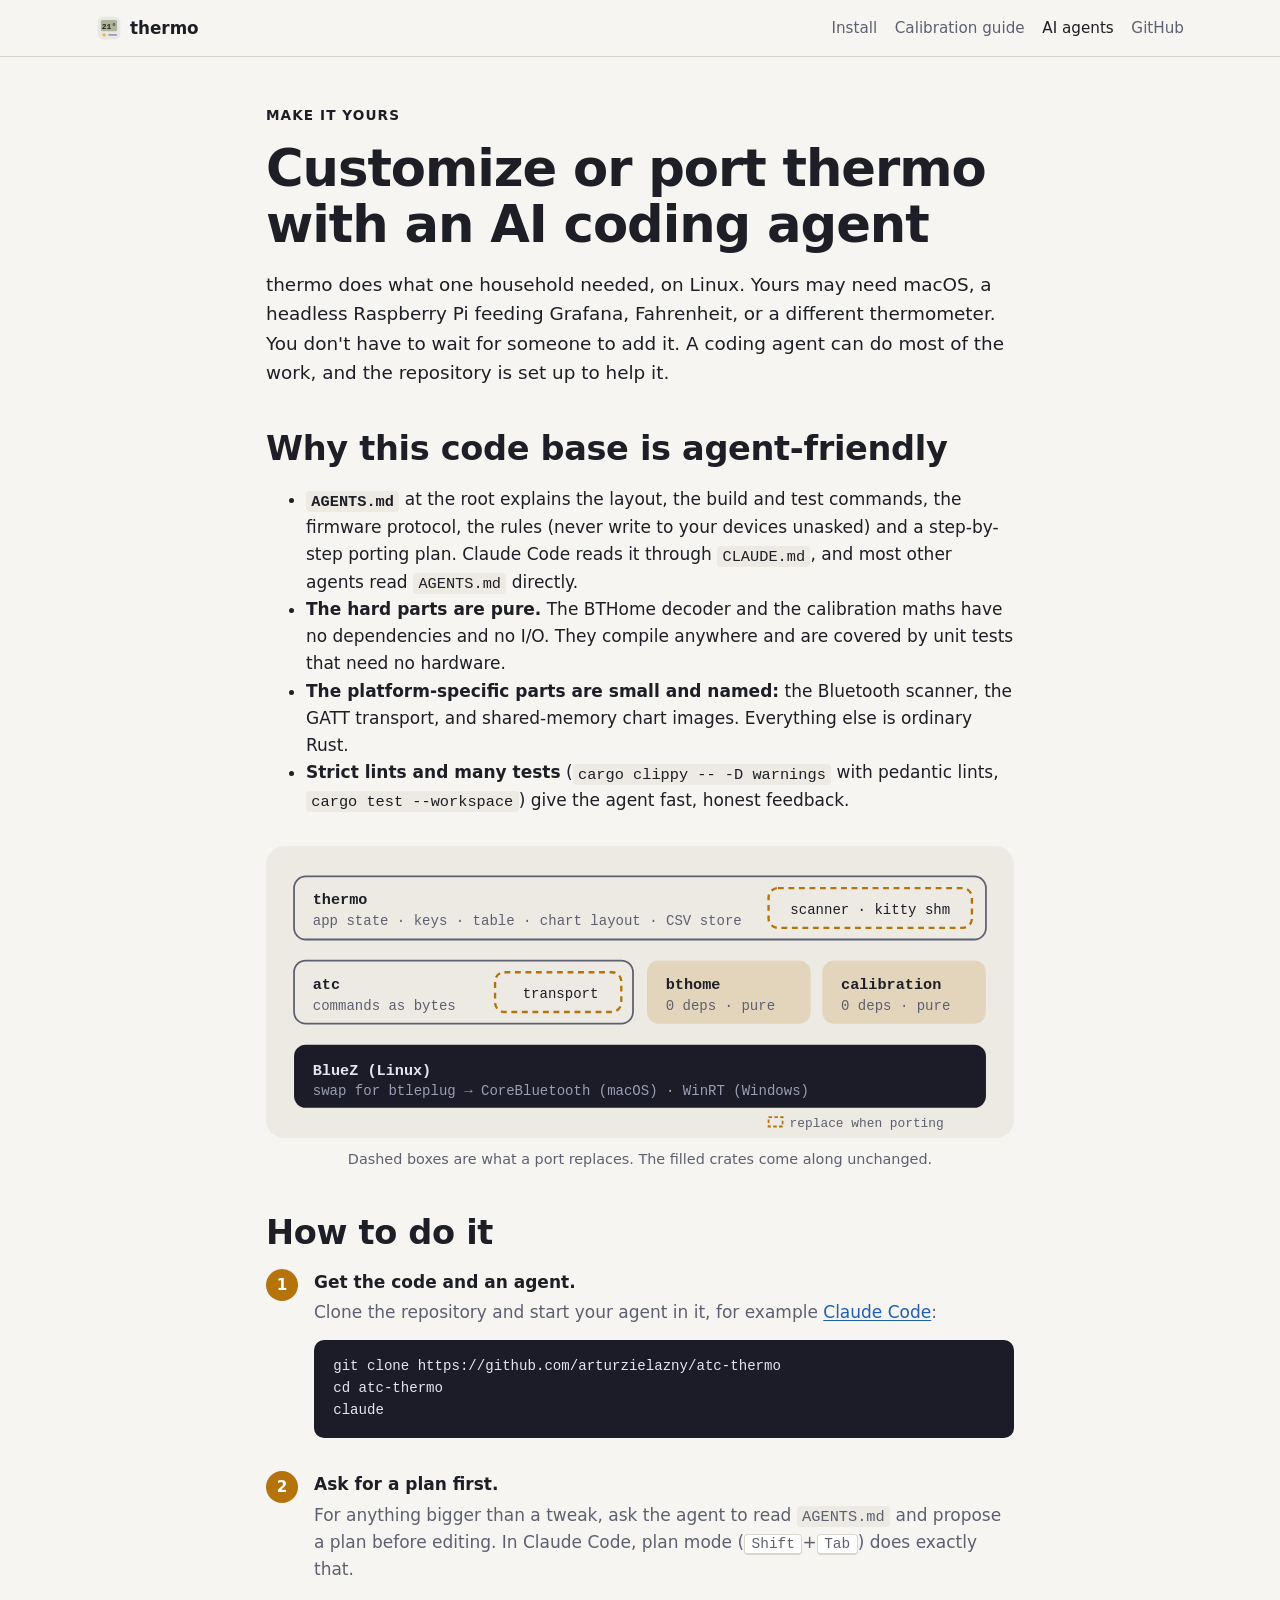
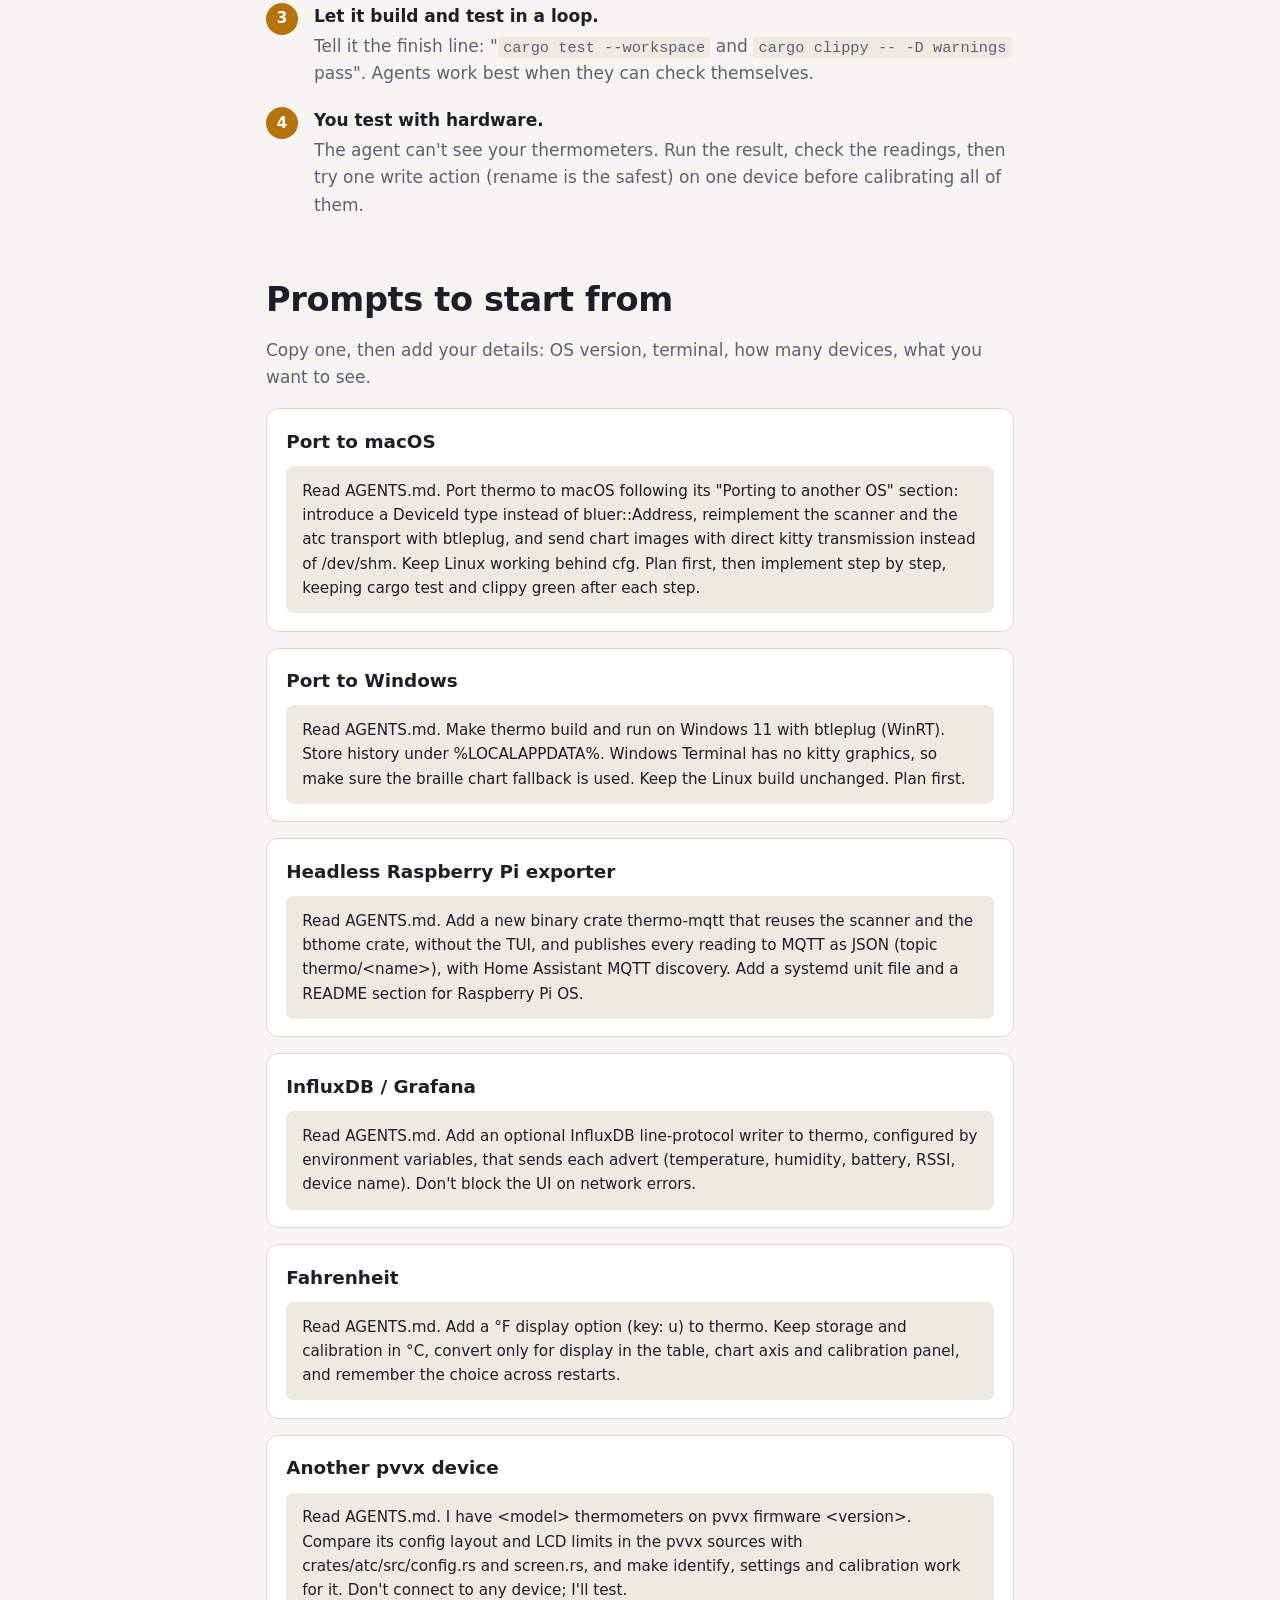
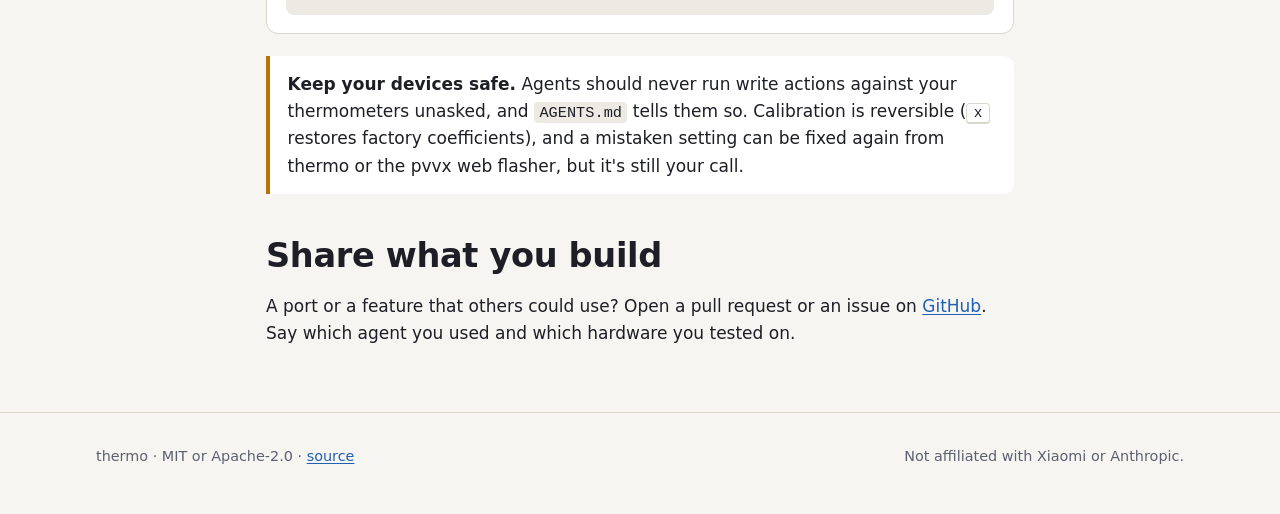
==== site/agents.html @ 64d2261c "Prepare for publishing: README, licences, agent guide, CI and website - Dual MIT/Apache-2.0 licence " ====
<!doctype html>
<html lang="en">
<head>
<meta charset="utf-8">
<meta name="viewport" content="width=device-width, initial-scale=1">
<title>Customize or port thermo with an AI coding agent · thermo</title>
<meta name="description" content="Use Claude Code, Codex or another AI coding agent to adapt thermo, the LYWSD03MMC thermometer dashboard: port it to macOS or Windows, build a Raspberry Pi MQTT or InfluxDB exporter, add °F, or support another pvvx device. Ready-made prompts included.">
<meta name="keywords" content="AI coding agent, Claude Code, port Rust app to macOS, btleplug, BTHome MQTT, LYWSD03MMC Raspberry Pi, InfluxDB thermometer, customize open source with AI">
<link rel="canonical" href="https://arturzielazny.github.io/atc-thermo/agents.html">
<meta name="theme-color" content="#14151e">
<link rel="icon" href="assets/favicon.svg" type="image/svg+xml">
<link rel="stylesheet" href="assets/style.css">
<meta property="og:type" content="article">
<meta property="og:title" content="Make thermo yours with an AI coding agent">
<meta property="og:description" content="Ready-made prompts for porting the LYWSD03MMC dashboard to macOS or Windows, or turning it into a headless exporter.">
<meta property="og:url" content="https://arturzielazny.github.io/atc-thermo/agents.html">
<meta property="og:image" content="https://arturzielazny.github.io/atc-thermo/assets/og.png">
<meta name="twitter:card" content="summary_large_image">
</head>
<body>
<header class="top">
  <div class="wrap">
    <a class="brand" href="./" aria-label="thermo home">
      <svg viewBox="0 0 32 32" aria-hidden="true"><rect x="2" y="2" width="28" height="28" rx="7" fill="#e8e8e2"/><rect x="6" y="6" width="20" height="14" rx="2" fill="#aeb39c"/><text x="16" y="17.5" text-anchor="middle" font-family="ui-monospace,monospace" font-weight="700" font-size="10" fill="#22251c">21°</text><circle cx="10" cy="24.5" r="2" fill="#f0b43c"/><rect x="15" y="23.5" width="11" height="2" rx="1" fill="#9a9db5"/></svg>
      thermo
    </a>
    <nav class="links" aria-label="Main">
      <a href="./#install">Install</a>
      <a href="calibration.html">Calibration guide</a>
      <a href="agents.html" aria-current="page" class="opt">AI agents</a>
      <a href="https://github.com/arturzielazny/atc-thermo">GitHub</a>
    </nav>
  </div>
</header>

<main class="wrap narrow prose" style="padding-top:3rem;padding-bottom:3rem">
  <p class="eyebrow">Make it yours</p>
  <h1>Customize or port thermo with an AI coding agent</h1>
  <p class="lead">thermo does what one household needed, on Linux. Yours may need macOS, a headless Raspberry Pi feeding Grafana, Fahrenheit, or a different thermometer. You don't have to wait for someone to add it. A coding agent can do most of the work, and the repository is set up to help it.</p>

  <h2>Why this code base is agent-friendly</h2>
  <ul>
    <li><strong><code>AGENTS.md</code></strong> at the root explains the layout, the build and test commands, the firmware protocol, the rules (never write to your devices unasked) and a step-by-step porting plan. Claude Code reads it through <code>CLAUDE.md</code>, and most other agents read <code>AGENTS.md</code> directly.</li>
    <li><strong>The hard parts are pure.</strong> The BTHome decoder and the calibration maths have no dependencies and no I/O. They compile anywhere and are covered by unit tests that need no hardware.</li>
    <li><strong>The platform-specific parts are small and named:</strong> the Bluetooth scanner, the GATT transport, and shared-memory chart images. Everything else is ordinary Rust.</li>
    <li><strong>Strict lints and many tests</strong> (<code>cargo clippy -- -D warnings</code> with pedantic lints, <code>cargo test --workspace</code>) give the agent fast, honest feedback.</li>
  </ul>

  <figure>
    <svg class="ill" viewBox="0 0 640 250" role="img" aria-labelledby="arch-t">
      <title id="arch-t">Architecture: portable crates bthome and calibration, protocol encoding in atc, and the platform-specific Bluetooth transport, scanner and chart transfer that a port replaces</title>
      <rect class="bg" width="640" height="250" rx="16"/>
      <g font-size="13">
        <rect x="24" y="26" width="592" height="54" rx="10" fill="none" class="mstroke" stroke-width="1.5"/>
        <text class="text" x="40" y="50" font-weight="700">thermo</text>
        <text class="muted" x="40" y="68" font-size="12">app state · keys · table · chart layout · CSV store</text>
        <rect x="430" y="36" width="174" height="34" rx="8" fill="none" class="astroke" stroke-width="2" stroke-dasharray="5 4"/>
        <text class="text" x="517" y="58" text-anchor="middle" font-size="12">scanner · kitty shm</text>

        <rect x="24" y="98" width="290" height="54" rx="10" fill="none" class="mstroke" stroke-width="1.5"/>
        <text class="text" x="40" y="122" font-weight="700">atc</text>
        <text class="muted" x="40" y="140" font-size="12">commands as bytes</text>
        <rect x="196" y="108" width="108" height="34" rx="8" fill="none" class="astroke" stroke-width="2" stroke-dasharray="5 4"/>
        <text class="text" x="252" y="130" text-anchor="middle" font-size="12">transport</text>

        <rect x="326" y="98" width="140" height="54" rx="10" class="accent" opacity="0.18"/>
        <text class="text" x="342" y="122" font-weight="700">bthome</text>
        <text class="muted" x="342" y="140" font-size="12">0 deps · pure</text>
        <rect x="476" y="98" width="140" height="54" rx="10" class="accent" opacity="0.18"/>
        <text class="text" x="492" y="122" font-weight="700">calibration</text>
        <text class="muted" x="492" y="140" font-size="12">0 deps · pure</text>

        <rect x="24" y="170" width="592" height="54" rx="10" class="term"/>
        <text x="40" y="196" fill="#e3e5f0" font-weight="700">BlueZ (Linux)</text>
        <text x="40" y="213" fill="#9a9db5" font-size="12">swap for btleplug → CoreBluetooth (macOS) · WinRT (Windows)</text>
      </g>
      <g font-size="11">
        <rect x="430" y="232" width="12" height="8" fill="none" class="astroke" stroke-width="1.5" stroke-dasharray="3 2"/>
        <text class="muted" x="448" y="240">replace when porting</text>
      </g>
    </svg>
    <figcaption>Dashed boxes are what a port replaces. The filled crates come along unchanged.</figcaption>
  </figure>

  <h2>How to do it</h2>
  <ol class="steps">
    <li><strong>Get the code and an agent.</strong><p>Clone the repository and start your agent in it, for example <a href="https://claude.com/claude-code">Claude Code</a>:</p>
<pre><code>git clone https://github.com/arturzielazny/atc-thermo
cd atc-thermo
claude</code></pre></li>
    <li><strong>Ask for a plan first.</strong><p>For anything bigger than a tweak, ask the agent to read <code>AGENTS.md</code> and propose a plan before editing. In Claude Code, plan mode (<kbd>Shift</kbd>+<kbd>Tab</kbd>) does exactly that.</p></li>
    <li><strong>Let it build and test in a loop.</strong><p>Tell it the finish line: "<code>cargo test --workspace</code> and <code>cargo clippy -- -D warnings</code> pass". Agents work best when they can check themselves.</p></li>
    <li><strong>You test with hardware.</strong><p>The agent can't see your thermometers. Run the result, check the readings, then try one write action (rename is the safest) on one device before calibrating all of them.</p></li>
  </ol>

  <h2>Prompts to start from</h2>
  <p class="muted">Copy one, then add your details: OS version, terminal, how many devices, what you want to see.</p>

  <div class="prompt">
    <h3>Port to macOS</h3>
    <blockquote>Read AGENTS.md. Port thermo to macOS following its "Porting to another OS" section: introduce a DeviceId type instead of bluer::Address, reimplement the scanner and the atc transport with btleplug, and send chart images with direct kitty transmission instead of /dev/shm. Keep Linux working behind cfg. Plan first, then implement step by step, keeping cargo test and clippy green after each step.</blockquote>
  </div>
  <div class="prompt">
    <h3>Port to Windows</h3>
    <blockquote>Read AGENTS.md. Make thermo build and run on Windows 11 with btleplug (WinRT). Store history under %LOCALAPPDATA%. Windows Terminal has no kitty graphics, so make sure the braille chart fallback is used. Keep the Linux build unchanged. Plan first.</blockquote>
  </div>
  <div class="prompt">
    <h3>Headless Raspberry Pi exporter</h3>
    <blockquote>Read AGENTS.md. Add a new binary crate thermo-mqtt that reuses the scanner and the bthome crate, without the TUI, and publishes every reading to MQTT as JSON (topic thermo/&lt;name&gt;), with Home Assistant MQTT discovery. Add a systemd unit file and a README section for Raspberry Pi OS.</blockquote>
  </div>
  <div class="prompt">
    <h3>InfluxDB / Grafana</h3>
    <blockquote>Read AGENTS.md. Add an optional InfluxDB line-protocol writer to thermo, configured by environment variables, that sends each advert (temperature, humidity, battery, RSSI, device name). Don't block the UI on network errors.</blockquote>
  </div>
  <div class="prompt">
    <h3>Fahrenheit</h3>
    <blockquote>Read AGENTS.md. Add a °F display option (key: u) to thermo. Keep storage and calibration in °C, convert only for display in the table, chart axis and calibration panel, and remember the choice across restarts.</blockquote>
  </div>
  <div class="prompt">
    <h3>Another pvvx device</h3>
    <blockquote>Read AGENTS.md. I have &lt;model&gt; thermometers on pvvx firmware &lt;version&gt;. Compare its config layout and LCD limits in the pvvx sources with crates/atc/src/config.rs and screen.rs, and make identify, settings and calibration work for it. Don't connect to any device; I'll test.</blockquote>
  </div>

  <div class="callout"><p><strong>Keep your devices safe.</strong> Agents should never run write actions against your thermometers unasked, and <code>AGENTS.md</code> tells them so. Calibration is reversible (<kbd>x</kbd> restores factory coefficients), and a mistaken setting can be fixed again from thermo or the pvvx web flasher, but it's still your call.</p></div>

  <h2>Share what you build</h2>
  <p>A port or a feature that others could use? Open a pull request or an issue on <a href="https://github.com/arturzielazny/atc-thermo">GitHub</a>. Say which agent you used and which hardware you tested on.</p>
</main>

<footer>
  <div class="wrap">
    <span>thermo · MIT or Apache-2.0 · <a href="https://github.com/arturzielazny/atc-thermo">source</a></span>
    <span>Not affiliated with Xiaomi or Anthropic.</span>
  </div>
</footer>
</body>
</html>
---- site/assets/style.css ----
:root {
  --bg: #f6f5f1;
  --surface: #ffffff;
  --surface-2: #eceae3;
  --text: #1d1e26;
  --muted: #5d6070;
  --line: #d9d6cc;
  --accent: #b5730c;
  --accent-ink: #ffffff;
  --link: #1f5fb4;
  --code-bg: #1b1c27;
  --code-text: #e3e5f0;
  --c1: #3d86d6; --c2: #e08a2e; --c3: #3fae4f; --c4: #d9474e;
  --c5: #9a68cf; --c6: #d9b02c; --c7: #3fb9ae; --c8: #e9848c;
  --lcd: #c9cdb8;
  --lcd-ink: #22251c;
  --shell: #fbfbf8;
  color-scheme: light;
}
@media (prefers-color-scheme: dark) {
  :root:not([data-theme="light"]) {
    --bg: #14151e;
    --surface: #1c1d29;
    --surface-2: #232535;
    --text: #e3e5f0;
    --muted: #9a9db5;
    --line: #2e3044;
    --accent: #f0b43c;
    --accent-ink: #1b1c27;
    --link: #8fb8ff;
    --code-bg: #0f1017;
    --lcd: #aeb39c;
    --shell: #e8e8e2;
    color-scheme: dark;
  }
}
:root[data-theme="dark"] {
  --bg: #14151e; --surface: #1c1d29; --surface-2: #232535; --text: #e3e5f0;
  --muted: #9a9db5; --line: #2e3044; --accent: #f0b43c; --accent-ink: #1b1c27;
  --link: #8fb8ff; --code-bg: #0f1017; --lcd: #aeb39c; --shell: #e8e8e2;
  color-scheme: dark;
}

* { box-sizing: border-box; }
html { -webkit-text-size-adjust: 100%; scroll-behavior: smooth; }
body {
  margin: 0;
  background: var(--bg);
  color: var(--text);
  font: 17px/1.6 ui-sans-serif, system-ui, -apple-system, "Segoe UI", Roboto, "Helvetica Neue", Arial, sans-serif;
}
img, svg { max-width: 100%; height: auto; display: block; }
a { color: var(--link); text-underline-offset: 2px; }
code, pre, kbd, .mono { font-family: ui-monospace, "JetBrains Mono", "SFMono-Regular", Menlo, Consolas, monospace; }
code { font-size: 0.9em; background: var(--surface-2); padding: 0.1em 0.35em; border-radius: 4px; }
kbd {
  font-size: 0.85em; padding: 0.05em 0.45em; border-radius: 4px;
  border: 1px solid var(--line); border-bottom-width: 2px; background: var(--surface);
}
pre {
  background: var(--code-bg); color: var(--code-text);
  padding: 1rem 1.2rem; border-radius: 10px; overflow-x: auto;
  font-size: 0.88rem; line-height: 1.55;
}
pre code { background: none; padding: 0; color: inherit; font-size: inherit; }
pre .c { color: #7f84a3; }

.wrap { max-width: 1120px; margin: 0 auto; padding: 0 16px; }
.narrow { max-width: 780px; }

header.top {
  position: sticky; top: 0; z-index: 10;
  background: color-mix(in srgb, var(--bg) 88%, transparent);
  backdrop-filter: blur(8px);
  border-bottom: 1px solid var(--line);
}
header.top .wrap { display: flex; align-items: center; gap: 1.2rem; height: 56px; }
.brand { display: flex; align-items: center; gap: 0.5rem; font-weight: 700; color: var(--text); text-decoration: none; font-size: 1.05rem; }
.brand svg { width: 26px; height: 26px; }
nav.links { display: flex; gap: 1.1rem; margin-left: auto; font-size: 0.95rem; }
nav.links a { color: var(--muted); text-decoration: none; }
nav.links a:hover, nav.links a[aria-current] { color: var(--text); }
@media (max-width: 640px) { nav.links .opt { display: none; } }

.hero { padding: 4.5rem 0 3rem; }
.hero .grid { display: grid; grid-template-columns: 1.05fr 1fr; gap: 3rem; align-items: center; }
@media (max-width: 880px) { .hero .grid { grid-template-columns: 1fr; gap: 2rem; } .hero { padding-top: 2.5rem; } }
.eyebrow { font-size: 0.85rem; letter-spacing: 0.08em; text-transform: uppercase; color: var(--accent); font-weight: 700; margin: 0 0 0.8rem; }
h1 { font-size: clamp(2rem, 4.6vw, 3.2rem); line-height: 1.1; margin: 0 0 1.1rem; letter-spacing: -0.02em; }
h2 { font-size: clamp(1.5rem, 3vw, 2.1rem); line-height: 1.2; margin: 0 0 1rem; letter-spacing: -0.01em; }
h3 { font-size: 1.15rem; margin: 0 0 0.4rem; }
.lead { font-size: 1.15rem; color: var(--muted); margin: 0 0 1.8rem; }
.cta { display: flex; gap: 0.8rem; flex-wrap: wrap; }
.btn {
  display: inline-flex; align-items: center; gap: 0.5rem;
  padding: 0.7rem 1.2rem; border-radius: 8px; font-weight: 600; text-decoration: none;
  border: 1px solid var(--line); color: var(--text); background: var(--surface);
}
.btn.primary { background: var(--accent); color: var(--accent-ink); border-color: transparent; }
.btn svg { width: 18px; height: 18px; }

section { padding: 3.5rem 0; }
section.alt { background: var(--surface); border-top: 1px solid var(--line); border-bottom: 1px solid var(--line); }
.section-lead { color: var(--muted); max-width: 720px; margin: 0 0 2rem; }

figure.shot { margin: 0; }
figure.shot img { border-radius: 12px; border: 1px solid var(--line); box-shadow: 0 20px 50px -20px rgb(0 0 0 / 0.45); width: 100%; }
figure.shot figcaption { color: var(--muted); font-size: 0.9rem; margin-top: 0.7rem; }

.tabs { display: flex; gap: 0.4rem; margin-bottom: 1rem; flex-wrap: wrap; }
.tabs button {
  font: inherit; font-size: 0.92rem; padding: 0.4rem 0.9rem; border-radius: 999px;
  border: 1px solid var(--line); background: var(--surface); color: var(--muted); cursor: pointer;
}
.tabs button[aria-selected="true"] { background: var(--text); color: var(--bg); border-color: var(--text); }

.stats { display: grid; grid-template-columns: repeat(3, 1fr); gap: 1rem; margin: 2rem 0 0; }
@media (max-width: 720px) { .stats { grid-template-columns: 1fr; } }
.stat { background: var(--bg); border: 1px solid var(--line); border-radius: 12px; padding: 1.2rem 1.3rem; }
.stat .num { font-size: 1.9rem; font-weight: 700; font-variant-numeric: tabular-nums; letter-spacing: -0.01em; }
.stat .num small { font-size: 1rem; color: var(--muted); font-weight: 500; }
.stat p { margin: 0.2rem 0 0; color: var(--muted); font-size: 0.95rem; }

.features { display: grid; grid-template-columns: repeat(3, 1fr); gap: 1.2rem; }
@media (max-width: 880px) { .features { grid-template-columns: repeat(2, 1fr); } }
@media (max-width: 560px) { .features { grid-template-columns: 1fr; } }
.card { background: var(--surface); border: 1px solid var(--line); border-radius: 12px; padding: 1.3rem; }
section.alt .card { background: var(--bg); }
.card .icon { width: 44px; height: 44px; margin-bottom: 0.8rem; }
.card p { margin: 0; color: var(--muted); font-size: 0.97rem; }

.split { display: grid; grid-template-columns: 1fr 1fr; gap: 3rem; align-items: center; }
@media (max-width: 880px) { .split { grid-template-columns: 1fr; gap: 1.5rem; } }

ol.steps { list-style: none; padding: 0; margin: 0; counter-reset: s; }
ol.steps li { counter-increment: s; position: relative; padding: 0 0 1.2rem 3rem; }
ol.steps li::before {
  content: counter(s); position: absolute; left: 0; top: 0;
  width: 2rem; height: 2rem; border-radius: 50%; display: grid; place-items: center;
  background: var(--accent); color: var(--accent-ink); font-weight: 700; font-size: 0.95rem;
}
ol.steps li p { margin: 0.2rem 0 0; color: var(--muted); }

.keys { width: 100%; border-collapse: collapse; font-size: 0.95rem; }
.keys td { padding: 0.45rem 0.6rem; border-bottom: 1px solid var(--line); vertical-align: top; }
.keys td:first-child { white-space: nowrap; width: 1%; }

details { border: 1px solid var(--line); border-radius: 10px; padding: 0.9rem 1.1rem; background: var(--surface); margin-bottom: 0.7rem; }
section.alt details { background: var(--bg); }
summary { cursor: pointer; font-weight: 600; }
details p { color: var(--muted); margin: 0.6rem 0 0; }

.callout { border-left: 4px solid var(--accent); background: var(--surface); padding: 0.9rem 1.1rem; border-radius: 0 10px 10px 0; margin: 1.4rem 0; }
.callout p { margin: 0; }

.prose h2 { margin-top: 2.6rem; }
.prose h3 { margin-top: 1.8rem; }
.prose p, .prose li { color: var(--text); }
.prose .muted { color: var(--muted); }
.prose figure { margin: 2rem 0; }
.prose figure figcaption { color: var(--muted); font-size: 0.9rem; margin-top: 0.6rem; text-align: center; }
.prose table { border-collapse: collapse; width: 100%; font-size: 0.95rem; margin: 1rem 0; }
.prose th, .prose td { border-bottom: 1px solid var(--line); padding: 0.45rem 0.6rem; text-align: left; }
.table-scroll { overflow-x: auto; }

.prompt { background: var(--surface); border: 1px solid var(--line); border-radius: 12px; padding: 1.1rem 1.2rem; margin: 0 0 1rem; }
.prompt h3 { display: flex; align-items: center; gap: 0.5rem; }
.prompt blockquote { margin: 0.6rem 0 0; padding: 0.8rem 1rem; background: var(--surface-2); border-radius: 8px; font-size: 0.95rem; }

footer { border-top: 1px solid var(--line); padding: 2rem 0 3rem; color: var(--muted); font-size: 0.9rem; }
footer .wrap { display: flex; gap: 1.5rem; flex-wrap: wrap; justify-content: space-between; }

/* Illustration helpers: SVGs use these so they follow the theme. */
.ill .bg { fill: var(--surface-2); }
.ill .shell { fill: var(--shell); stroke: var(--line); }
.ill .lcd { fill: var(--lcd); }
.ill .ink { fill: var(--lcd-ink); }
.ill .stroke { stroke: var(--text); }
.ill .muted { fill: var(--muted); }
.ill .mstroke { stroke: var(--muted); }
.ill .line { stroke: var(--line); }
.ill .accent { fill: var(--accent); }
.ill .astroke { stroke: var(--accent); }
.ill .text { fill: var(--text); }
.ill text { font-family: ui-monospace, Menlo, Consolas, monospace; }
.ill .term { fill: var(--code-bg); }
.ill .termline { stroke: #2e3044; }
@media (prefers-reduced-motion: no-preference) {
  .ill .wave { animation: wave 2.4s ease-out infinite; transform-box: fill-box; transform-origin: left center; }
  .ill .wave.d2 { animation-delay: 0.4s; }
  .ill .wave.d3 { animation-delay: 0.8s; }
  @keyframes wave { 0% { opacity: 0; } 30% { opacity: 1; } 100% { opacity: 0; } }
}
.prose .prompt h3 { margin-top: 0; }
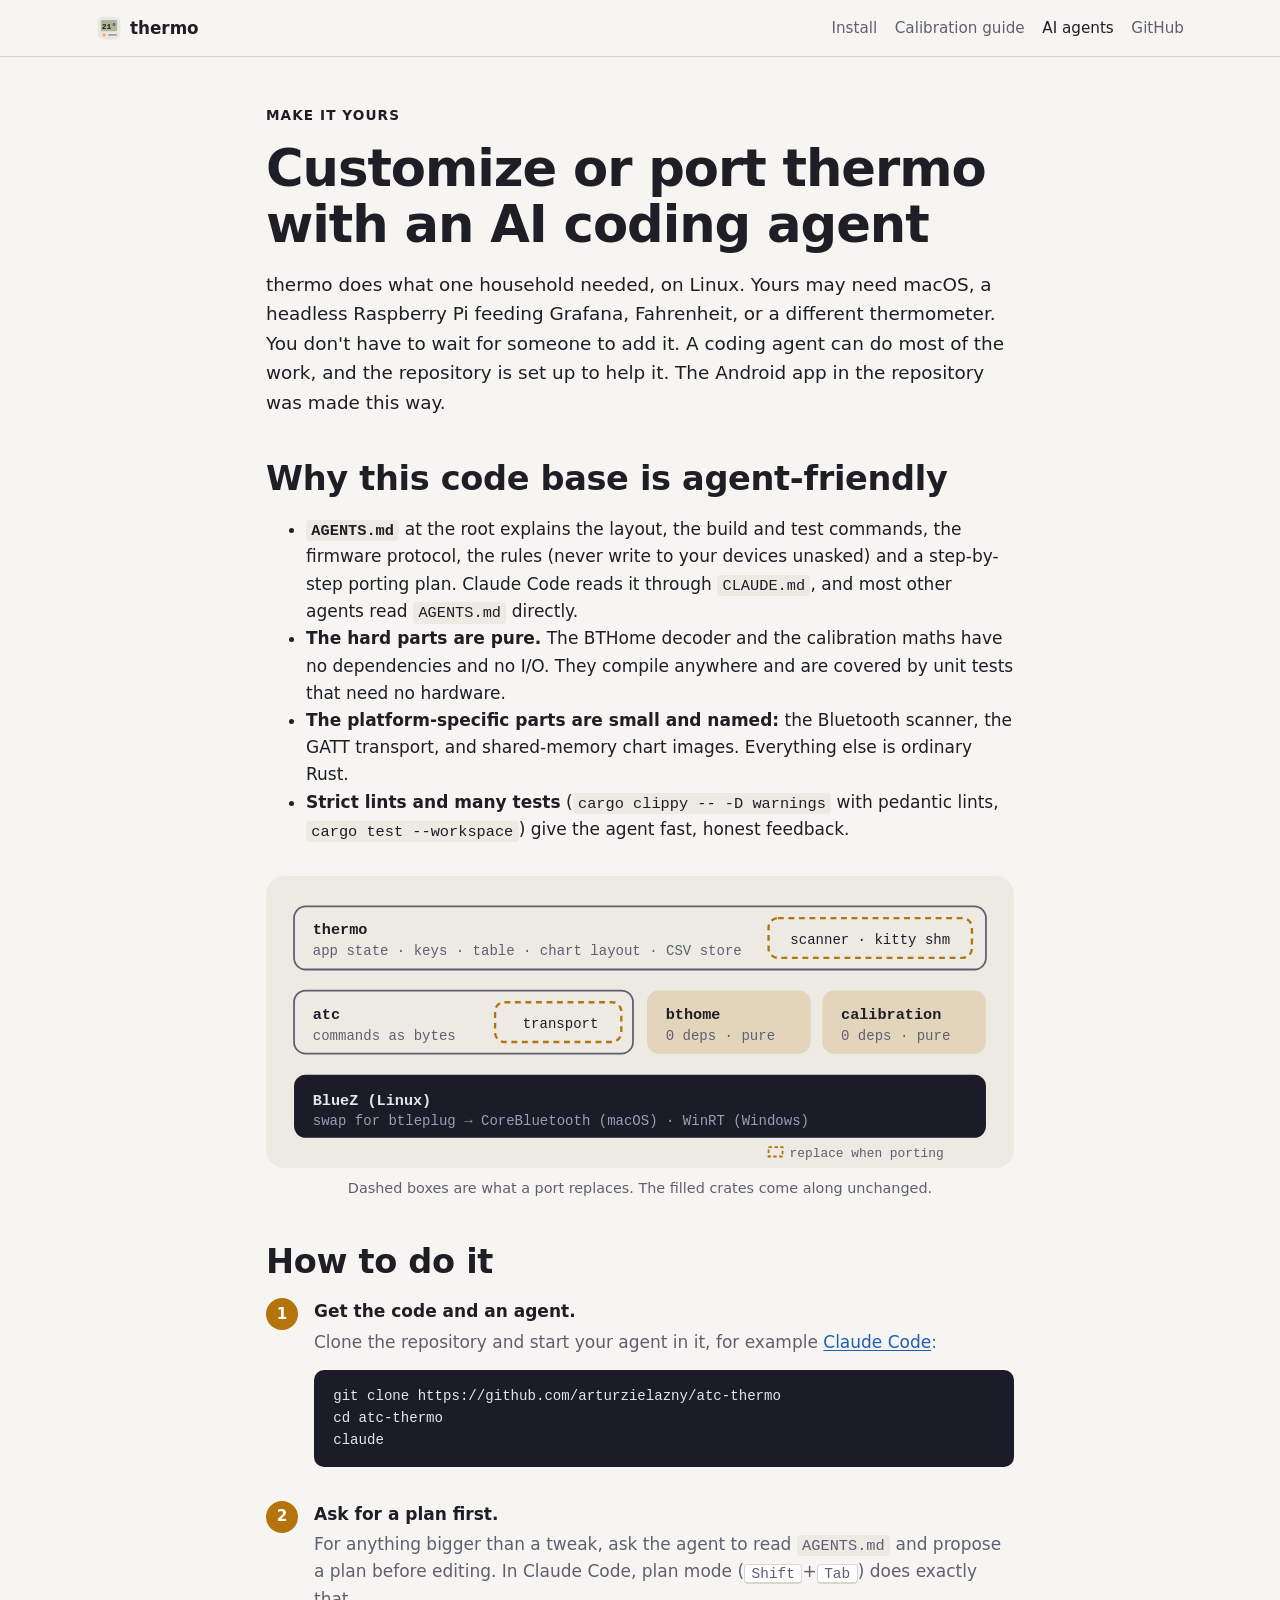
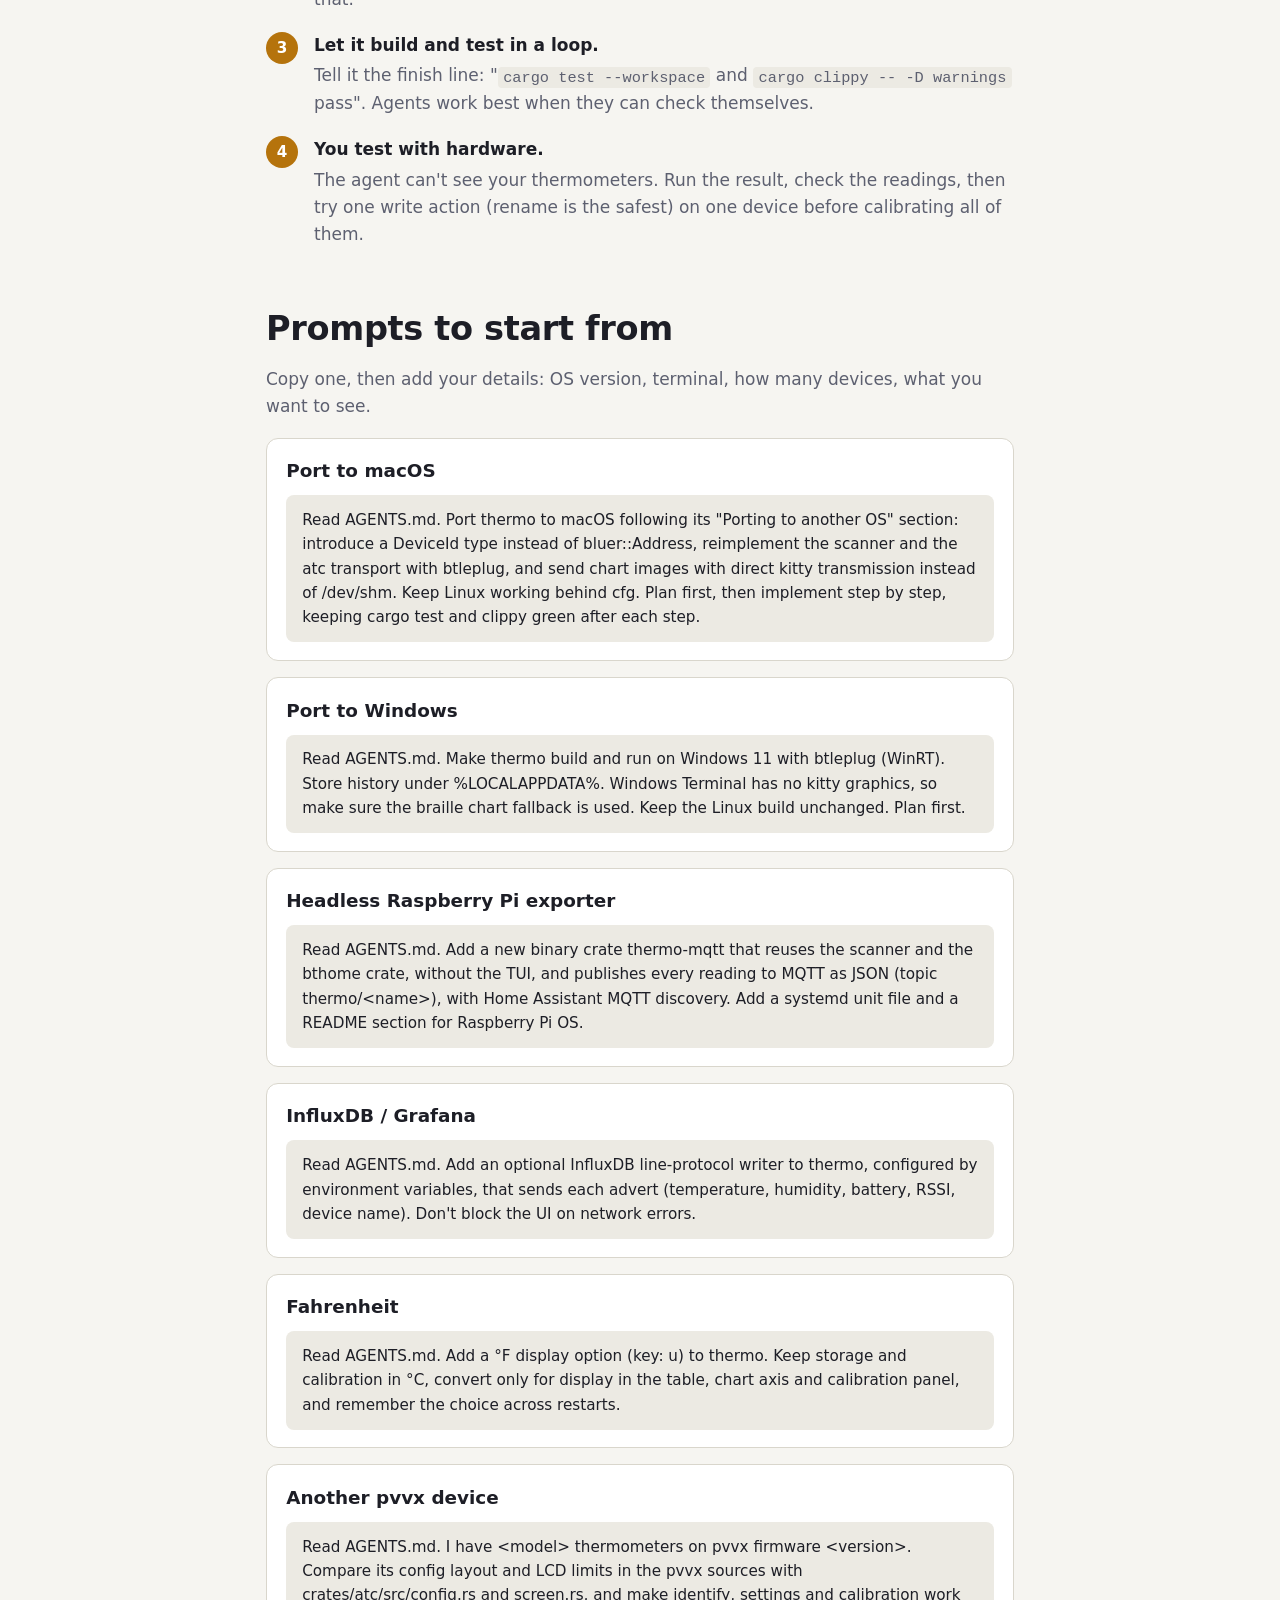
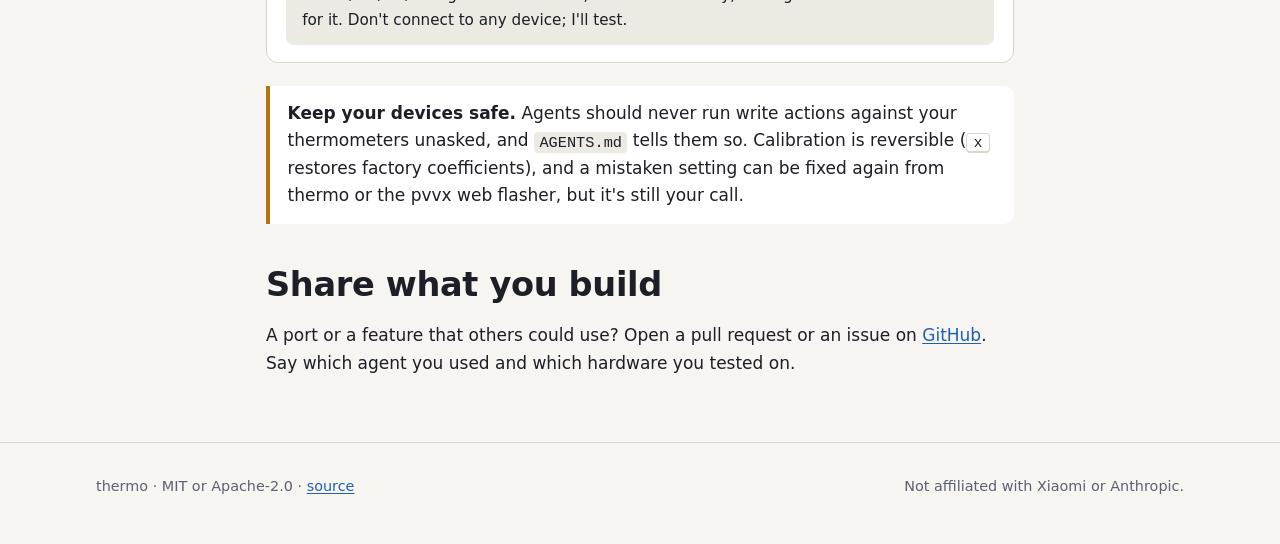
==== commit 0044fbec: "site: Android app section, screenshots and mentions Co-Authored-By: Claude Opus 5.5 <noreply@anthrop" ====
--- a/site/agents.html
+++ b/site/agents.html
@@ -36,7 +36,7 @@
 <main class="wrap narrow prose" style="padding-top:3rem;padding-bottom:3rem">
   <p class="eyebrow">Make it yours</p>
   <h1>Customize or port thermo with an AI coding agent</h1>
-  <p class="lead">thermo does what one household needed, on Linux. Yours may need macOS, a headless Raspberry Pi feeding Grafana, Fahrenheit, or a different thermometer. You don't have to wait for someone to add it. A coding agent can do most of the work, and the repository is set up to help it.</p>
+  <p class="lead">thermo does what one household needed, on Linux. Yours may need macOS, a headless Raspberry Pi feeding Grafana, Fahrenheit, or a different thermometer. You don't have to wait for someone to add it. A coding agent can do most of the work, and the repository is set up to help it. The Android app in the repository was made this way.</p>
 
   <h2>Why this code base is agent-friendly</h2>
   <ul>
--- a/site/assets/style.css
+++ b/site/assets/style.css
@@ -107,6 +107,11 @@
 figure.shot img { border-radius: 12px; border: 1px solid var(--line); box-shadow: 0 20px 50px -20px rgb(0 0 0 / 0.45); width: 100%; }
 figure.shot figcaption { color: var(--muted); font-size: 0.9rem; margin-top: 0.7rem; }
 
+.phones { display: grid; grid-template-columns: repeat(3, 1fr); gap: 1.5rem; max-width: 900px; margin: 0 auto; }
+@media (max-width: 720px) { .phones { grid-template-columns: repeat(3, 70%); overflow-x: auto; scroll-snap-type: x mandatory; padding-bottom: 1rem; } .phones figure { scroll-snap-align: center; } }
+.phones img { border-radius: 22px; }
+.phone-notes { margin-top: 2.5rem; }
+
 .tabs { display: flex; gap: 0.4rem; margin-bottom: 1rem; flex-wrap: wrap; }
 .tabs button {
   font: inherit; font-size: 0.92rem; padding: 0.4rem 0.9rem; border-radius: 999px;
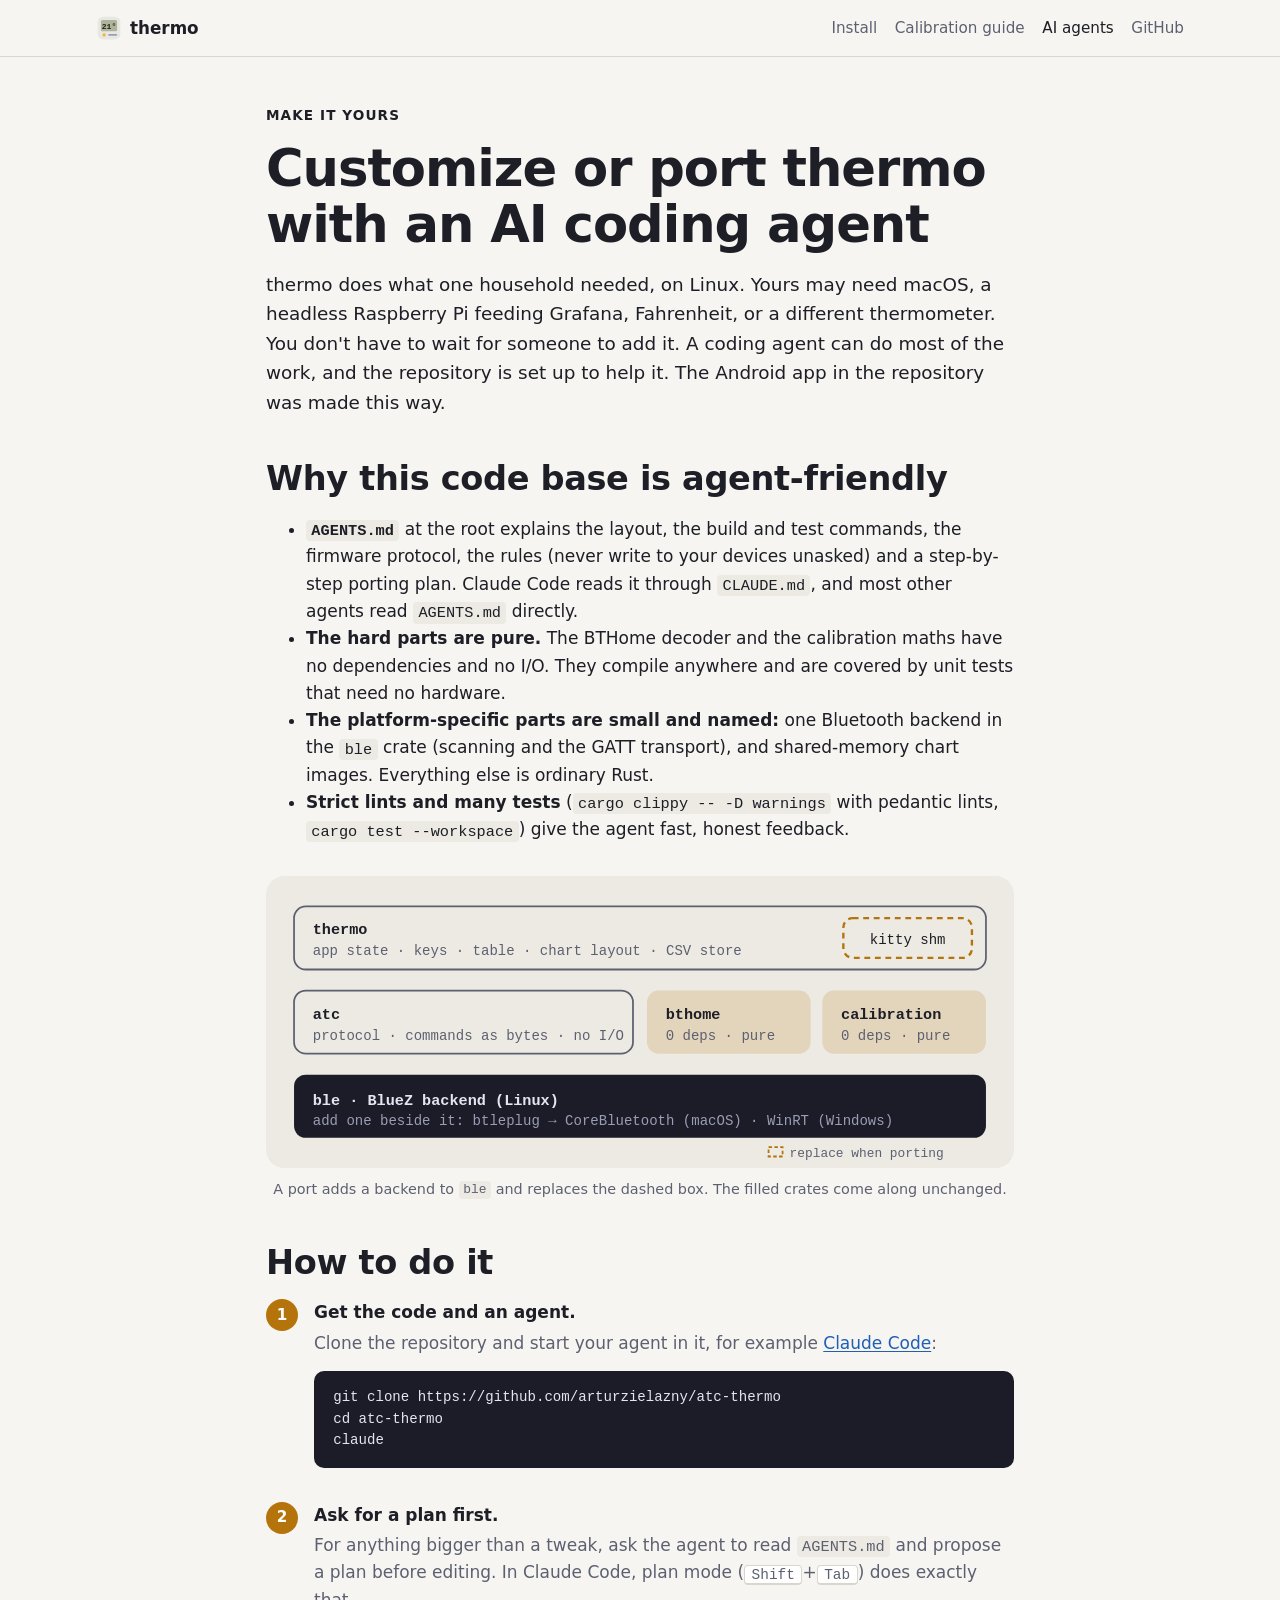
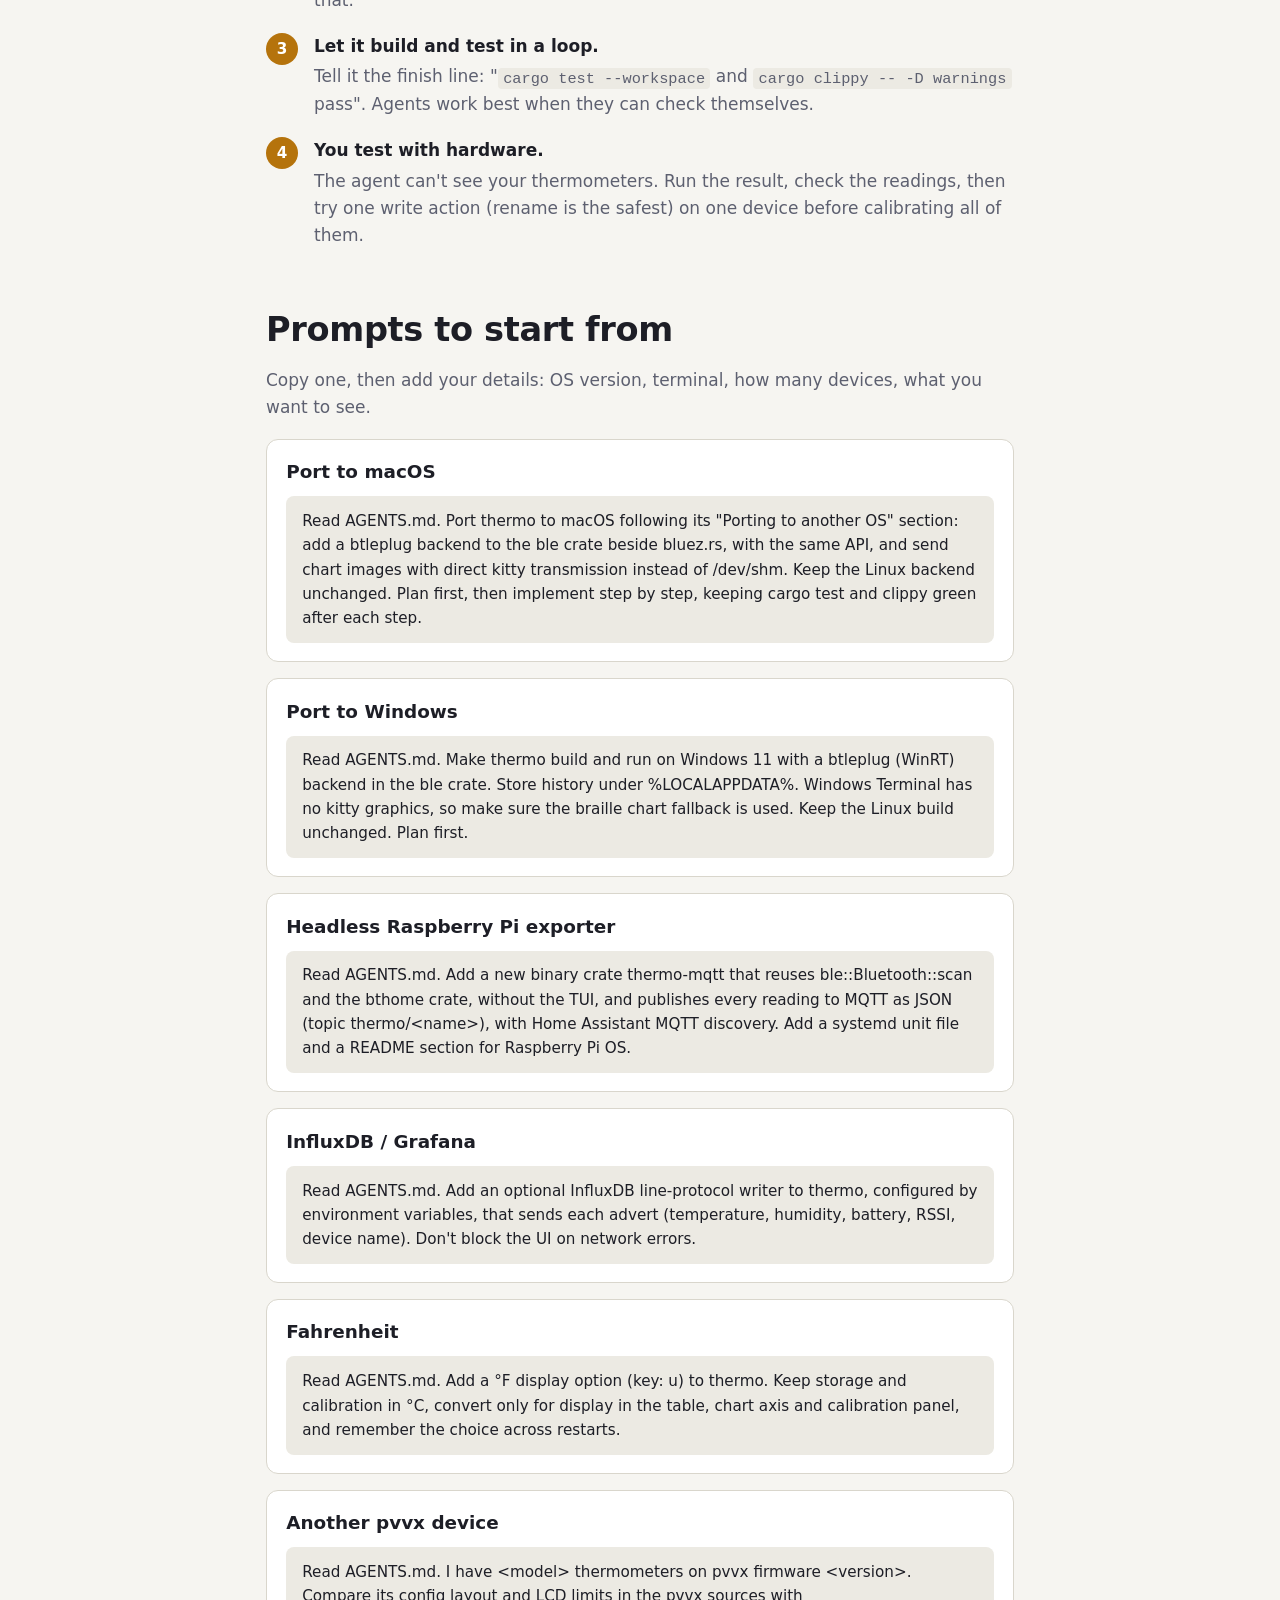
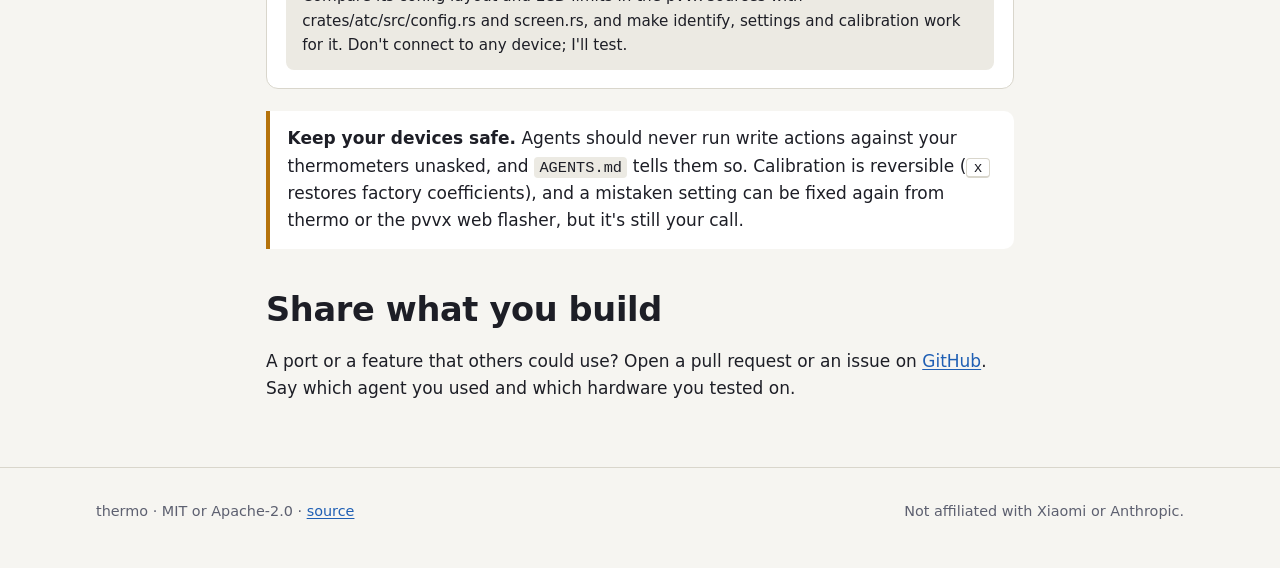
==== commit 26423a9e: "Bluetooth behind a boundary: atc speaks the protocol, ble holds backends atc no longer talks to a BL" ====
--- a/site/agents.html
+++ b/site/agents.html
@@ -42,26 +42,24 @@
   <ul>
     <li><strong><code>AGENTS.md</code></strong> at the root explains the layout, the build and test commands, the firmware protocol, the rules (never write to your devices unasked) and a step-by-step porting plan. Claude Code reads it through <code>CLAUDE.md</code>, and most other agents read <code>AGENTS.md</code> directly.</li>
     <li><strong>The hard parts are pure.</strong> The BTHome decoder and the calibration maths have no dependencies and no I/O. They compile anywhere and are covered by unit tests that need no hardware.</li>
-    <li><strong>The platform-specific parts are small and named:</strong> the Bluetooth scanner, the GATT transport, and shared-memory chart images. Everything else is ordinary Rust.</li>
+    <li><strong>The platform-specific parts are small and named:</strong> one Bluetooth backend in the <code>ble</code> crate (scanning and the GATT transport), and shared-memory chart images. Everything else is ordinary Rust.</li>
     <li><strong>Strict lints and many tests</strong> (<code>cargo clippy -- -D warnings</code> with pedantic lints, <code>cargo test --workspace</code>) give the agent fast, honest feedback.</li>
   </ul>
 
   <figure>
     <svg class="ill" viewBox="0 0 640 250" role="img" aria-labelledby="arch-t">
-      <title id="arch-t">Architecture: portable crates bthome and calibration, protocol encoding in atc, and the platform-specific Bluetooth transport, scanner and chart transfer that a port replaces</title>
+      <title id="arch-t">Architecture: portable crates bthome and calibration, protocol encoding in atc, and the a Bluetooth backend per platform in ble, and the chart transfer that a port replaces</title>
       <rect class="bg" width="640" height="250" rx="16"/>
       <g font-size="13">
         <rect x="24" y="26" width="592" height="54" rx="10" fill="none" class="mstroke" stroke-width="1.5"/>
         <text class="text" x="40" y="50" font-weight="700">thermo</text>
         <text class="muted" x="40" y="68" font-size="12">app state · keys · table · chart layout · CSV store</text>
-        <rect x="430" y="36" width="174" height="34" rx="8" fill="none" class="astroke" stroke-width="2" stroke-dasharray="5 4"/>
-        <text class="text" x="517" y="58" text-anchor="middle" font-size="12">scanner · kitty shm</text>
+        <rect x="494" y="36" width="110" height="34" rx="8" fill="none" class="astroke" stroke-width="2" stroke-dasharray="5 4"/>
+        <text class="text" x="549" y="58" text-anchor="middle" font-size="12">kitty shm</text>
 
         <rect x="24" y="98" width="290" height="54" rx="10" fill="none" class="mstroke" stroke-width="1.5"/>
         <text class="text" x="40" y="122" font-weight="700">atc</text>
-        <text class="muted" x="40" y="140" font-size="12">commands as bytes</text>
-        <rect x="196" y="108" width="108" height="34" rx="8" fill="none" class="astroke" stroke-width="2" stroke-dasharray="5 4"/>
-        <text class="text" x="252" y="130" text-anchor="middle" font-size="12">transport</text>
+        <text class="muted" x="40" y="140" font-size="12">protocol · commands as bytes · no I/O</text>
 
         <rect x="326" y="98" width="140" height="54" rx="10" class="accent" opacity="0.18"/>
         <text class="text" x="342" y="122" font-weight="700">bthome</text>
@@ -71,15 +69,15 @@
         <text class="muted" x="492" y="140" font-size="12">0 deps · pure</text>
 
         <rect x="24" y="170" width="592" height="54" rx="10" class="term"/>
-        <text x="40" y="196" fill="#e3e5f0" font-weight="700">BlueZ (Linux)</text>
-        <text x="40" y="213" fill="#9a9db5" font-size="12">swap for btleplug → CoreBluetooth (macOS) · WinRT (Windows)</text>
+        <text x="40" y="196" fill="#e3e5f0" font-weight="700">ble · BlueZ backend (Linux)</text>
+        <text x="40" y="213" fill="#9a9db5" font-size="12">add one beside it: btleplug → CoreBluetooth (macOS) · WinRT (Windows)</text>
       </g>
       <g font-size="11">
         <rect x="430" y="232" width="12" height="8" fill="none" class="astroke" stroke-width="1.5" stroke-dasharray="3 2"/>
         <text class="muted" x="448" y="240">replace when porting</text>
       </g>
     </svg>
-    <figcaption>Dashed boxes are what a port replaces. The filled crates come along unchanged.</figcaption>
+    <figcaption>A port adds a backend to <code>ble</code> and replaces the dashed box. The filled crates come along unchanged.</figcaption>
   </figure>
 
   <h2>How to do it</h2>
@@ -98,15 +96,15 @@
 
   <div class="prompt">
     <h3>Port to macOS</h3>
-    <blockquote>Read AGENTS.md. Port thermo to macOS following its "Porting to another OS" section: introduce a DeviceId type instead of bluer::Address, reimplement the scanner and the atc transport with btleplug, and send chart images with direct kitty transmission instead of /dev/shm. Keep Linux working behind cfg. Plan first, then implement step by step, keeping cargo test and clippy green after each step.</blockquote>
+    <blockquote>Read AGENTS.md. Port thermo to macOS following its "Porting to another OS" section: add a btleplug backend to the ble crate beside bluez.rs, with the same API, and send chart images with direct kitty transmission instead of /dev/shm. Keep the Linux backend unchanged. Plan first, then implement step by step, keeping cargo test and clippy green after each step.</blockquote>
   </div>
   <div class="prompt">
     <h3>Port to Windows</h3>
-    <blockquote>Read AGENTS.md. Make thermo build and run on Windows 11 with btleplug (WinRT). Store history under %LOCALAPPDATA%. Windows Terminal has no kitty graphics, so make sure the braille chart fallback is used. Keep the Linux build unchanged. Plan first.</blockquote>
+    <blockquote>Read AGENTS.md. Make thermo build and run on Windows 11 with a btleplug (WinRT) backend in the ble crate. Store history under %LOCALAPPDATA%. Windows Terminal has no kitty graphics, so make sure the braille chart fallback is used. Keep the Linux build unchanged. Plan first.</blockquote>
   </div>
   <div class="prompt">
     <h3>Headless Raspberry Pi exporter</h3>
-    <blockquote>Read AGENTS.md. Add a new binary crate thermo-mqtt that reuses the scanner and the bthome crate, without the TUI, and publishes every reading to MQTT as JSON (topic thermo/&lt;name&gt;), with Home Assistant MQTT discovery. Add a systemd unit file and a README section for Raspberry Pi OS.</blockquote>
+    <blockquote>Read AGENTS.md. Add a new binary crate thermo-mqtt that reuses ble::Bluetooth::scan and the bthome crate, without the TUI, and publishes every reading to MQTT as JSON (topic thermo/&lt;name&gt;), with Home Assistant MQTT discovery. Add a systemd unit file and a README section for Raspberry Pi OS.</blockquote>
   </div>
   <div class="prompt">
     <h3>InfluxDB / Grafana</h3>
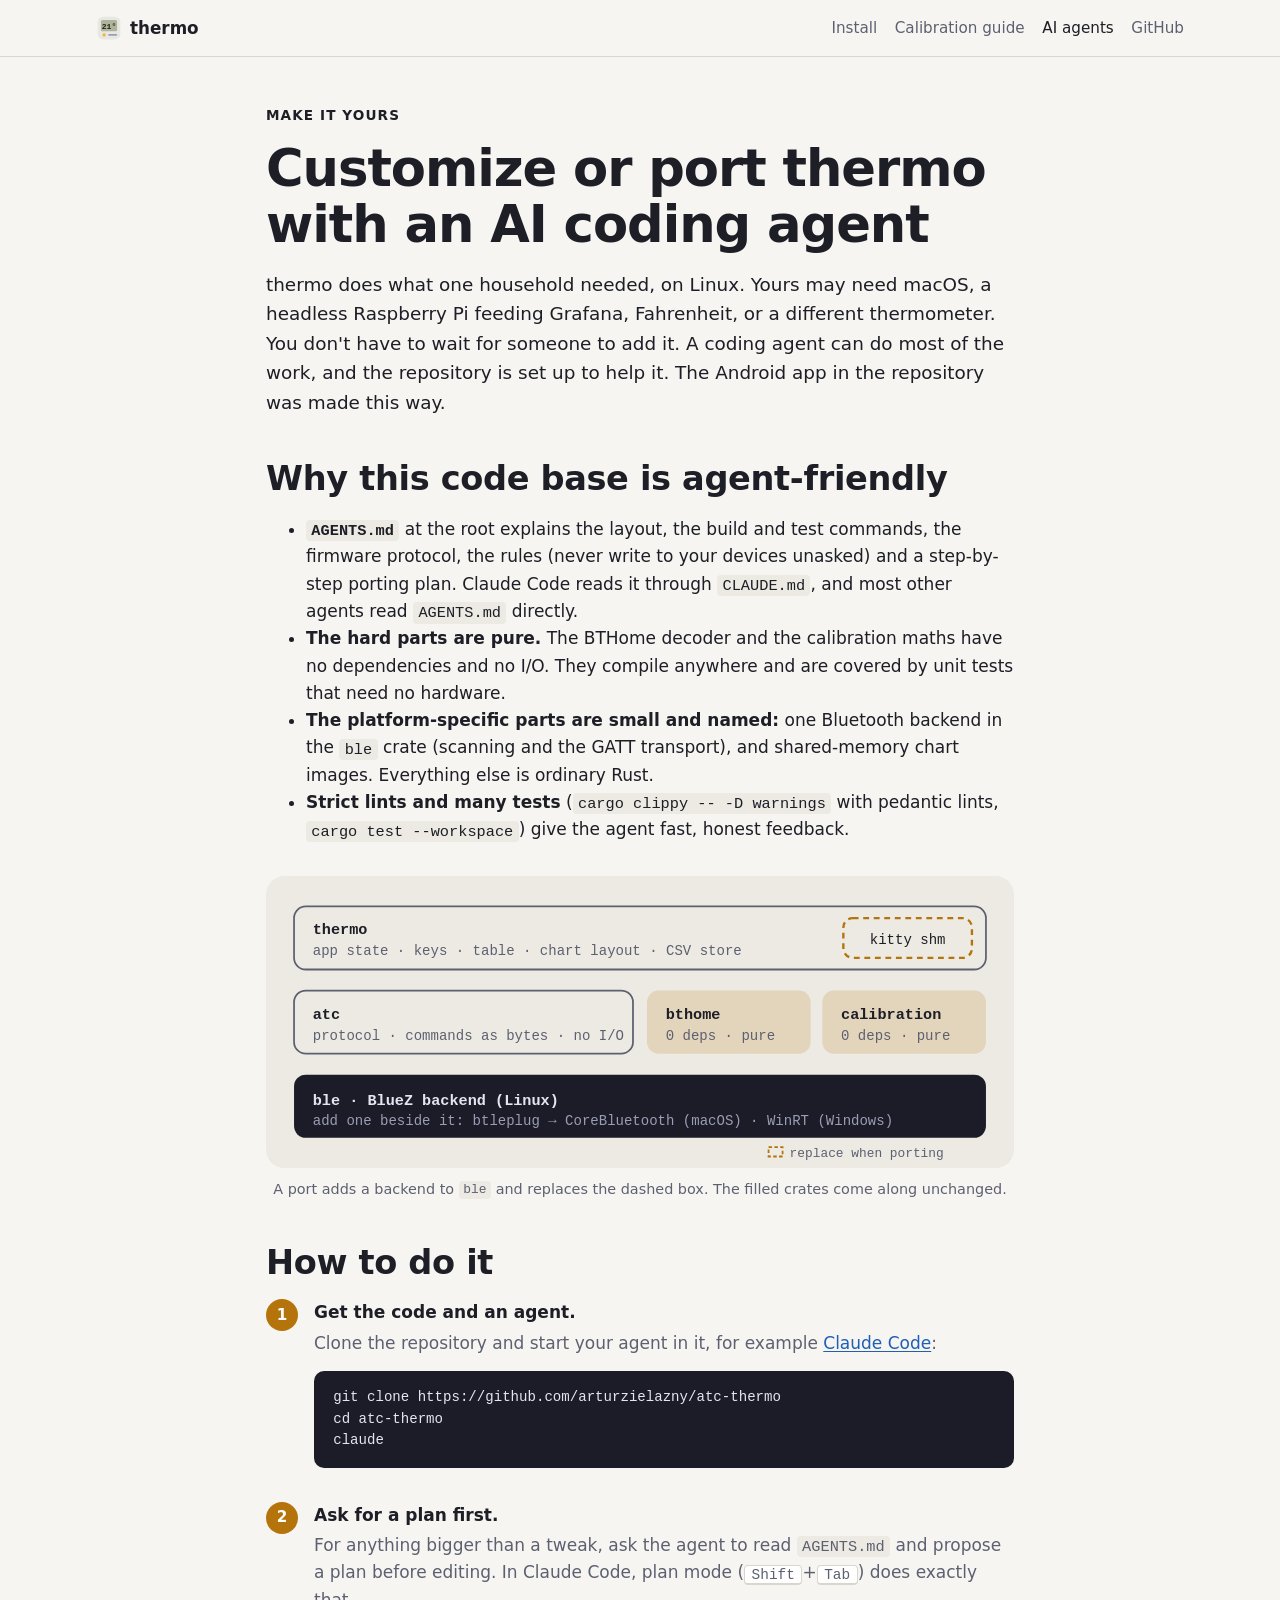
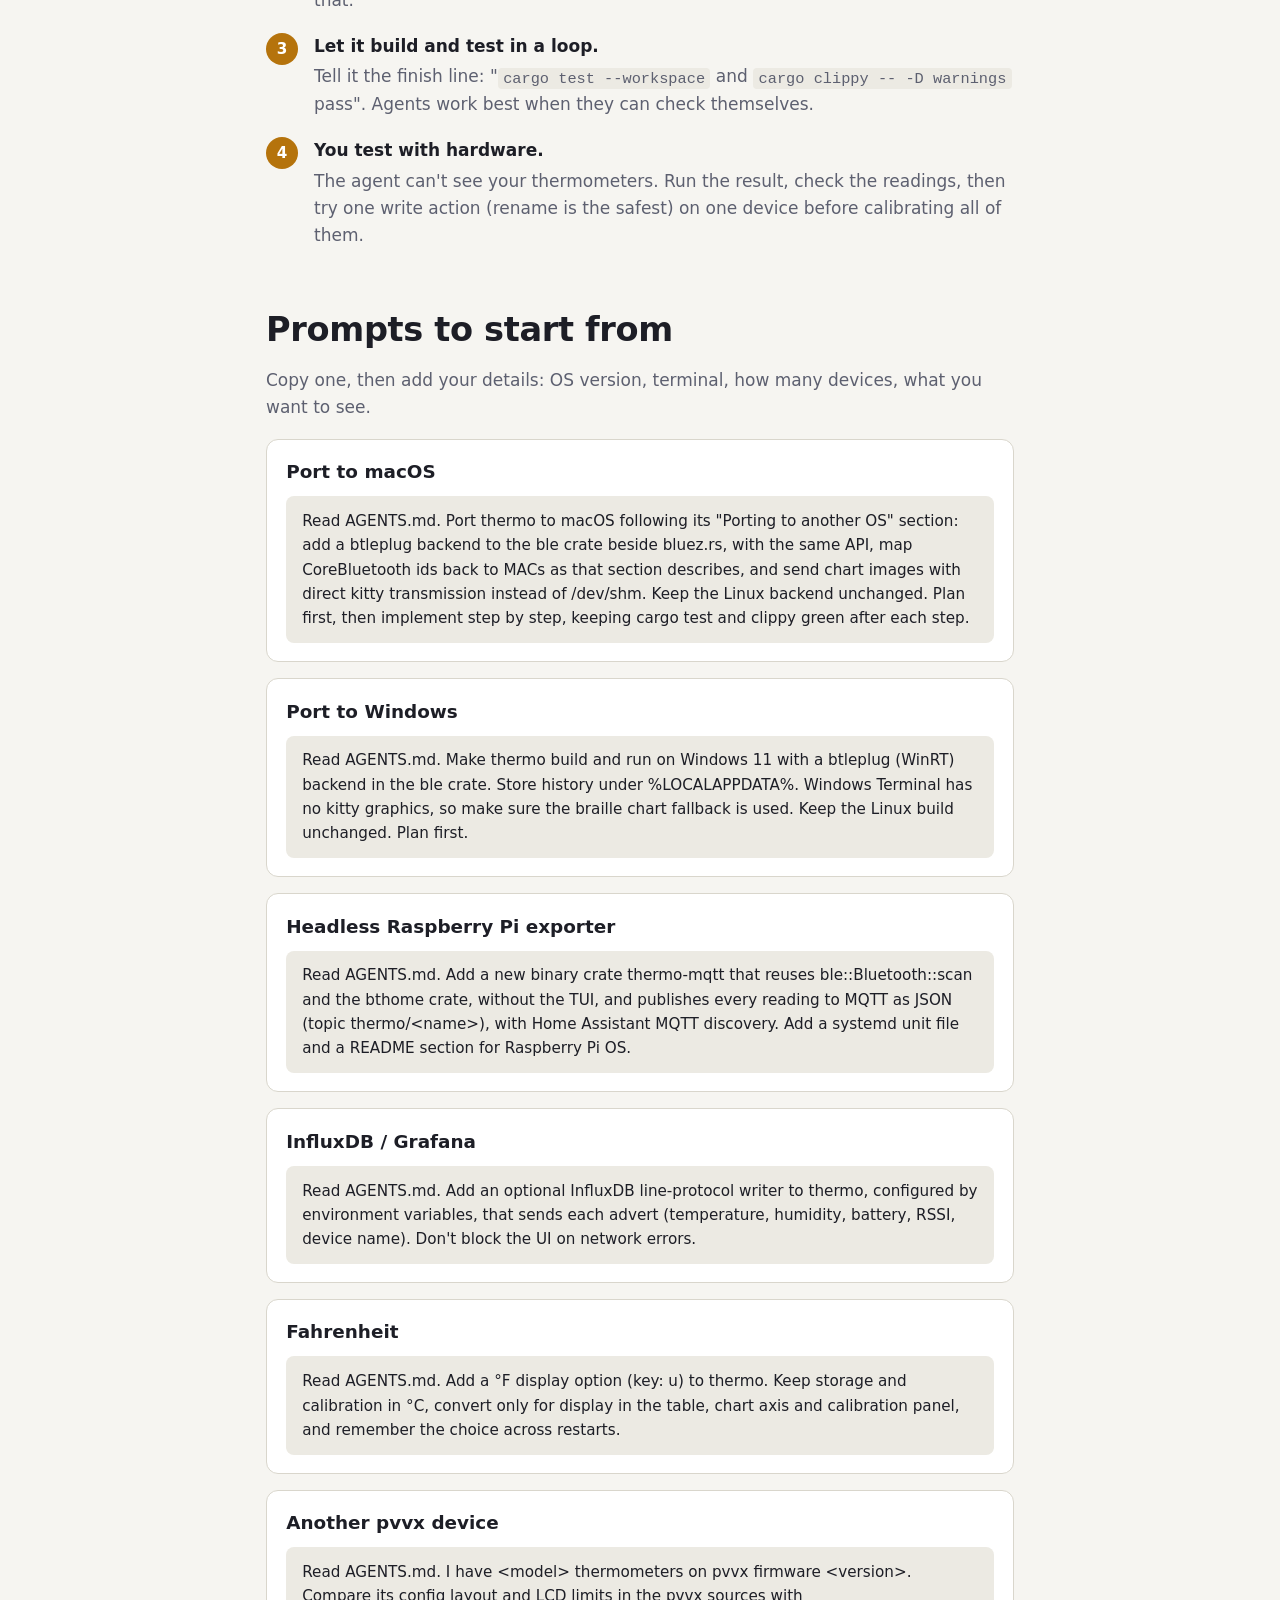
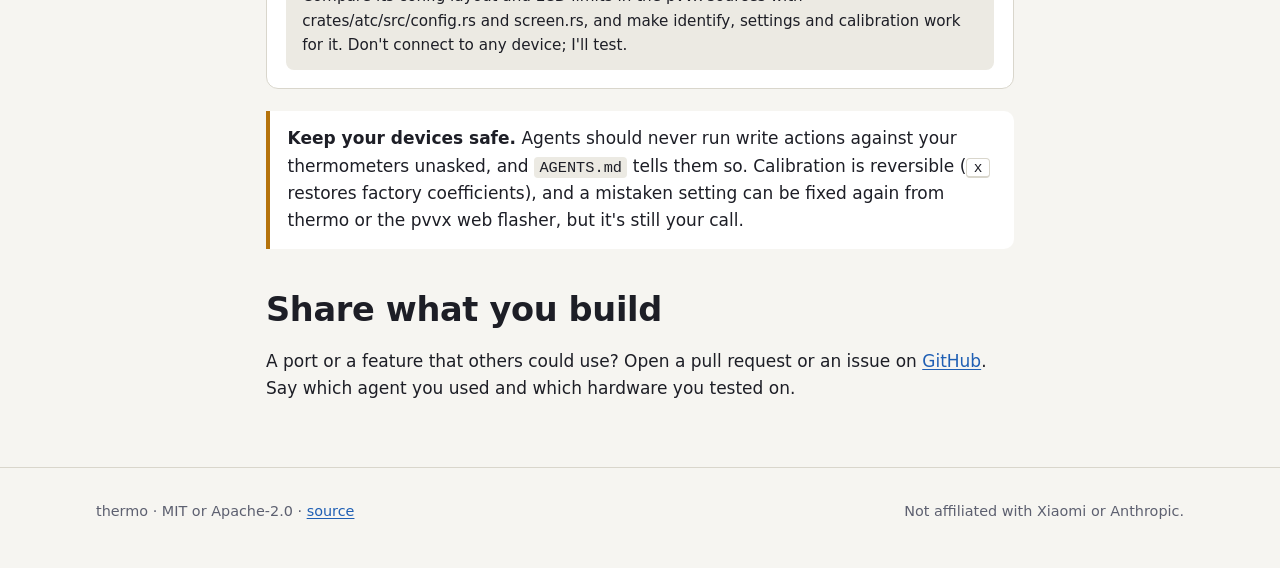
==== commit 46167079: "atc: read the device's MAC; plan for mapping macOS ids back to MACs Command 0x10 without parameters " ====
--- a/site/agents.html
+++ b/site/agents.html
@@ -96,7 +96,7 @@
 
   <div class="prompt">
     <h3>Port to macOS</h3>
-    <blockquote>Read AGENTS.md. Port thermo to macOS following its "Porting to another OS" section: add a btleplug backend to the ble crate beside bluez.rs, with the same API, and send chart images with direct kitty transmission instead of /dev/shm. Keep the Linux backend unchanged. Plan first, then implement step by step, keeping cargo test and clippy green after each step.</blockquote>
+    <blockquote>Read AGENTS.md. Port thermo to macOS following its "Porting to another OS" section: add a btleplug backend to the ble crate beside bluez.rs, with the same API, map CoreBluetooth ids back to MACs as that section describes, and send chart images with direct kitty transmission instead of /dev/shm. Keep the Linux backend unchanged. Plan first, then implement step by step, keeping cargo test and clippy green after each step.</blockquote>
   </div>
   <div class="prompt">
     <h3>Port to Windows</h3>
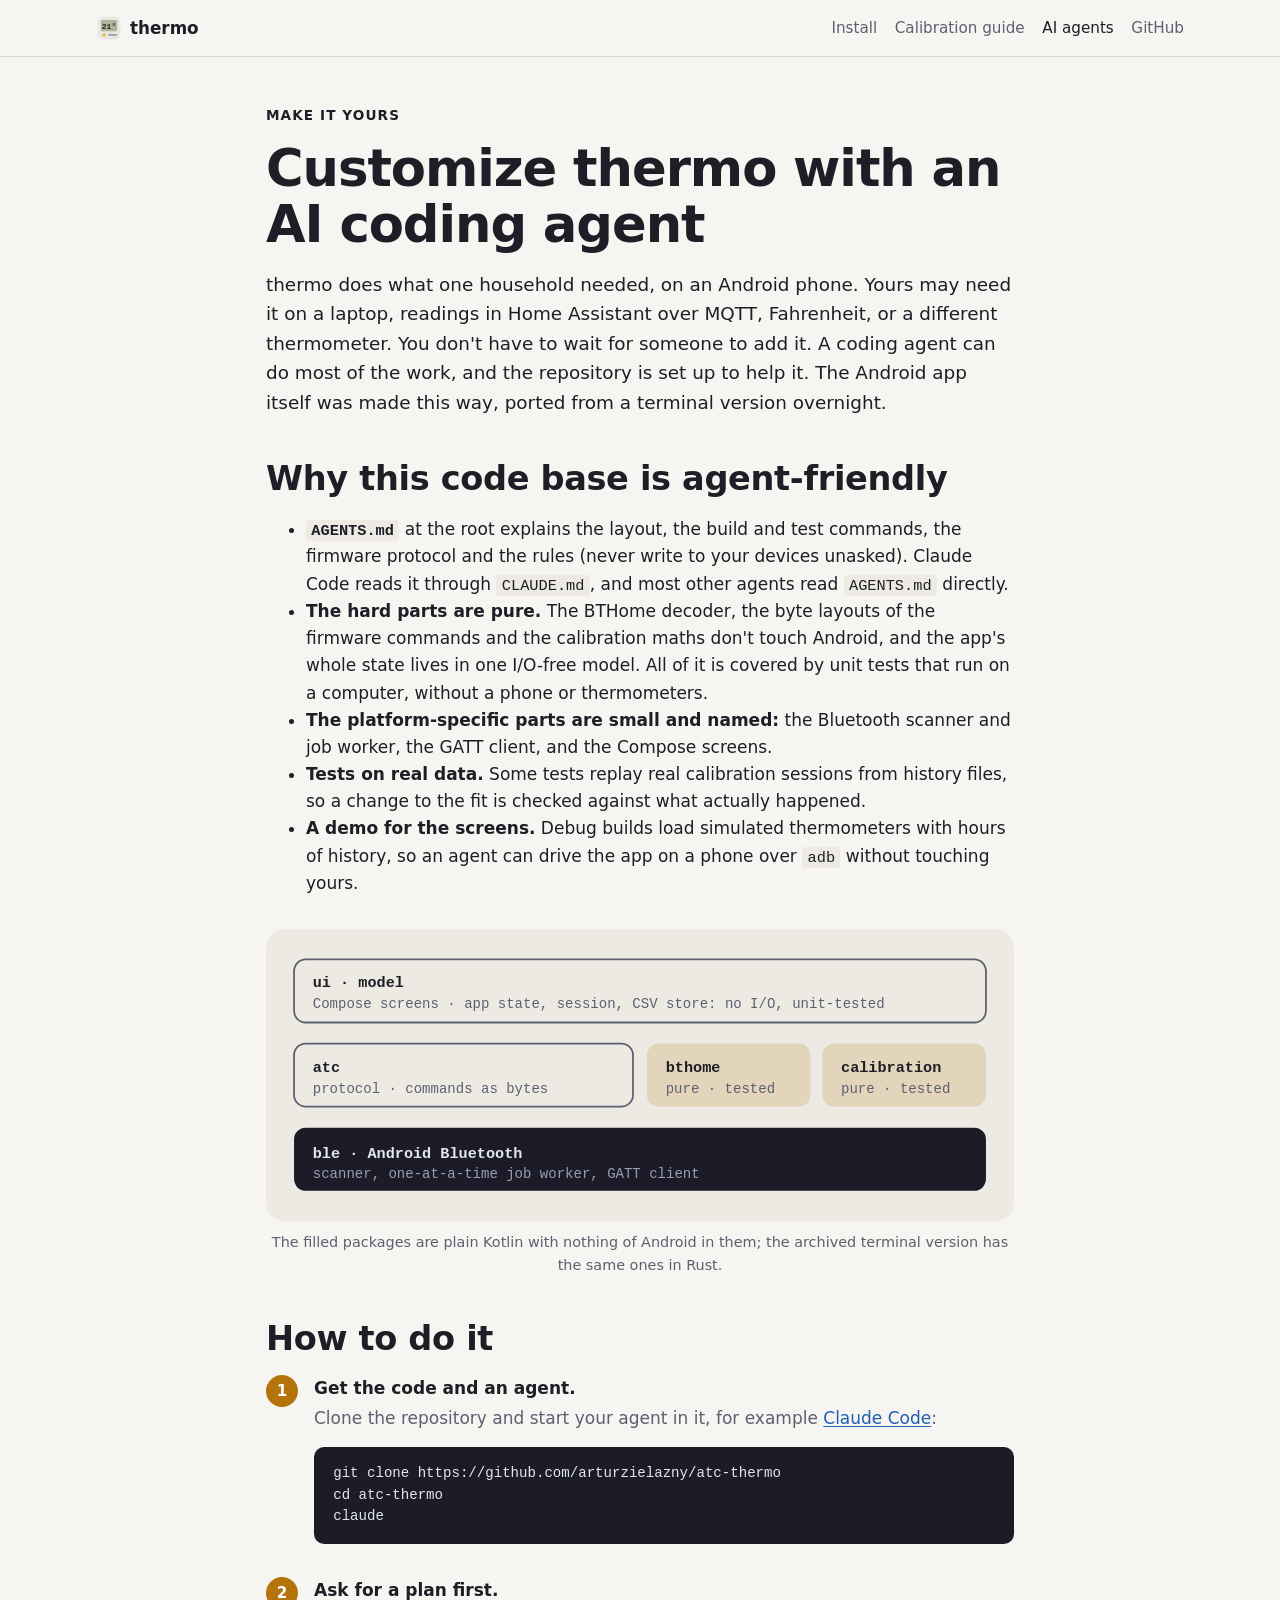
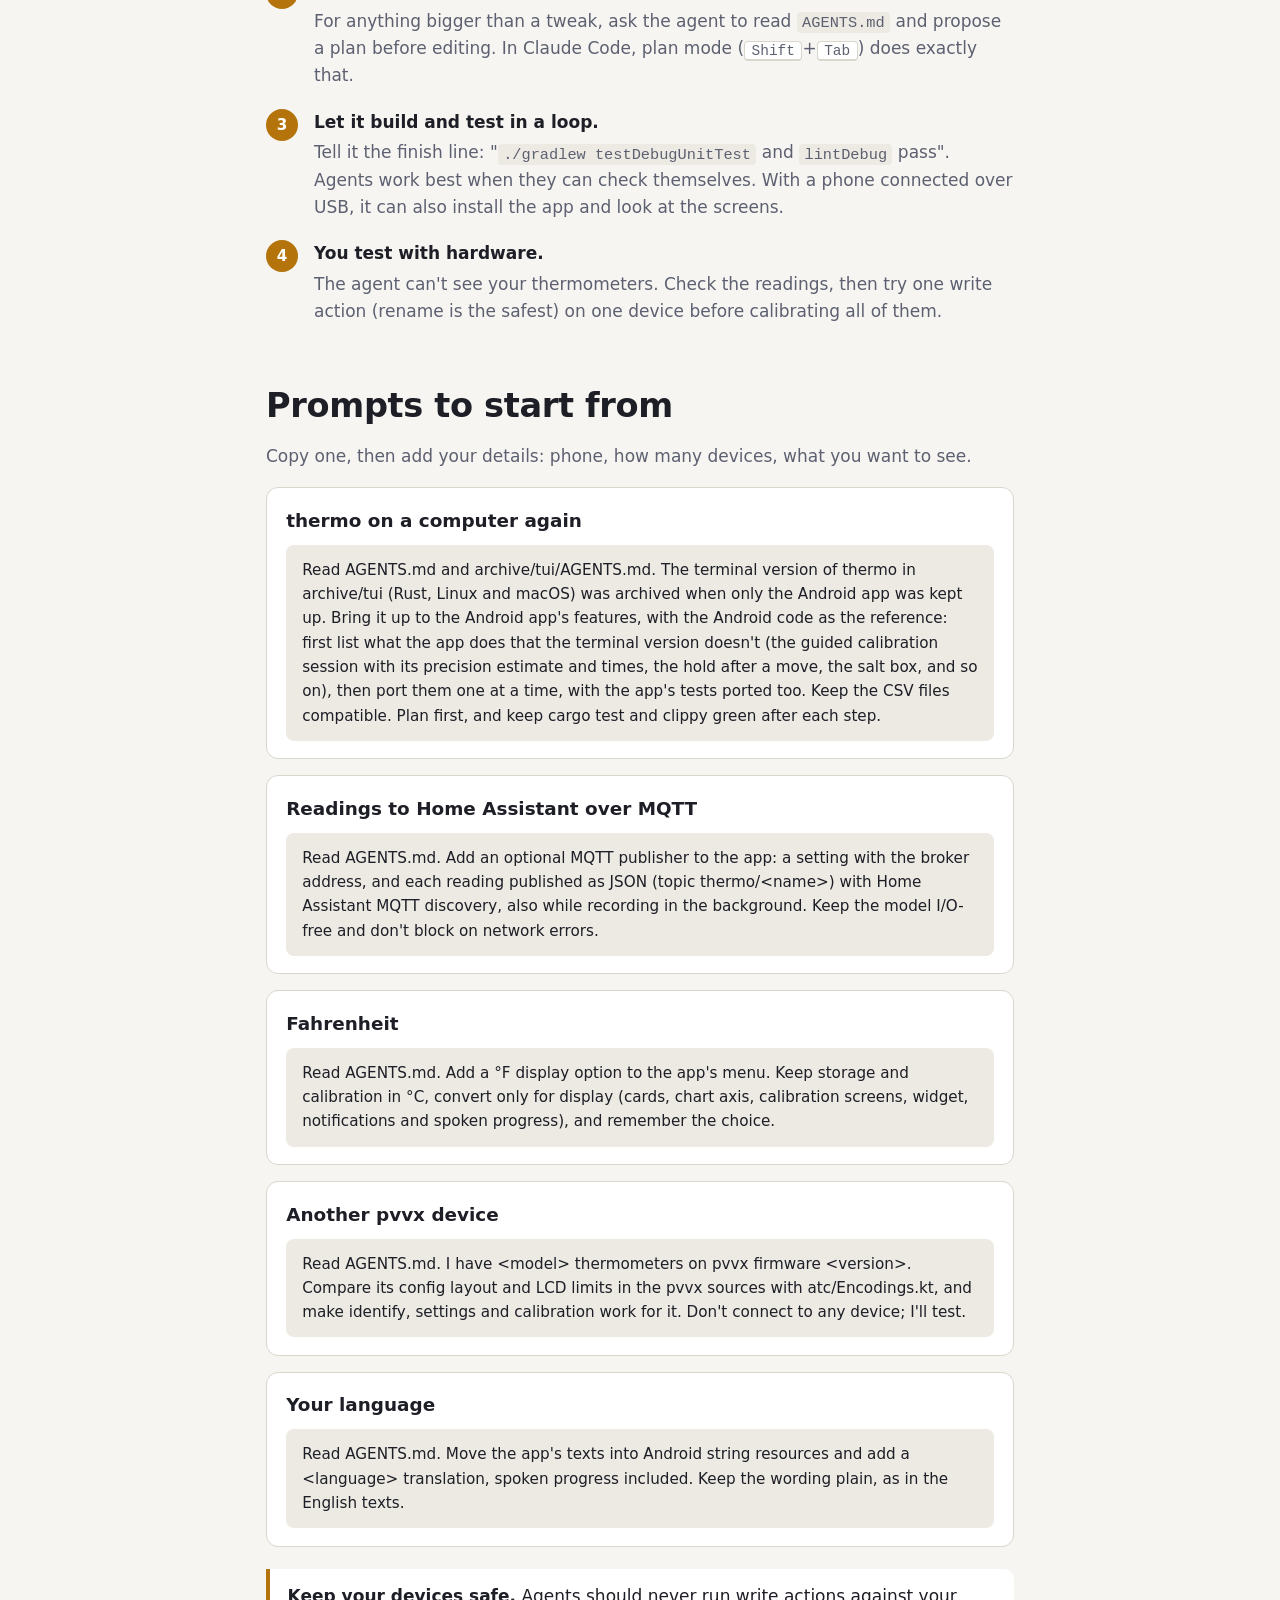
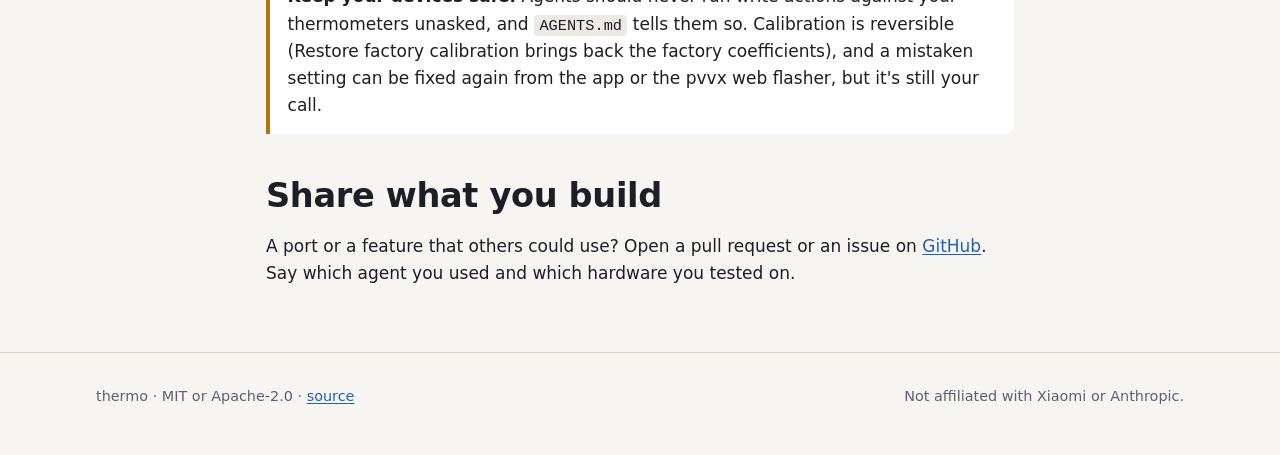
==== commit 396352df: "Site: the Android app only The home page is about the app: its screenshots instead of the terminal's" ====
--- a/site/agents.html
+++ b/site/agents.html
@@ -3,16 +3,16 @@
 <head>
 <meta charset="utf-8">
 <meta name="viewport" content="width=device-width, initial-scale=1">
-<title>Customize or port thermo with an AI coding agent · thermo</title>
-<meta name="description" content="Use Claude Code, Codex or another AI coding agent to adapt thermo, the LYWSD03MMC thermometer dashboard: port it to macOS or Windows, build a Raspberry Pi MQTT or InfluxDB exporter, add °F, or support another pvvx device. Ready-made prompts included.">
-<meta name="keywords" content="AI coding agent, Claude Code, port Rust app to macOS, btleplug, BTHome MQTT, LYWSD03MMC Raspberry Pi, InfluxDB thermometer, customize open source with AI">
+<title>Customize thermo with an AI coding agent · thermo</title>
+<meta name="description" content="Use Claude Code, Codex or another AI coding agent to adapt thermo, the LYWSD03MMC thermometer app: bring the archived Linux and macOS terminal version up to date, publish readings to MQTT, add °F, or support another pvvx device. Ready-made prompts included.">
+<meta name="keywords" content="AI coding agent, Claude Code, LYWSD03MMC Android app, BTHome MQTT, Home Assistant, Linux thermometer dashboard, customize open source with AI">
 <link rel="canonical" href="https://arturzielazny.github.io/atc-thermo/agents.html">
 <meta name="theme-color" content="#14151e">
 <link rel="icon" href="assets/favicon.svg" type="image/svg+xml">
 <link rel="stylesheet" href="assets/style.css">
 <meta property="og:type" content="article">
 <meta property="og:title" content="Make thermo yours with an AI coding agent">
-<meta property="og:description" content="Ready-made prompts for porting the LYWSD03MMC dashboard to macOS or Windows, or turning it into a headless exporter.">
+<meta property="og:description" content="Ready-made prompts for changing the LYWSD03MMC thermometer app, or bringing its terminal version for Linux and macOS back.">
 <meta property="og:url" content="https://arturzielazny.github.io/atc-thermo/agents.html">
 <meta property="og:image" content="https://arturzielazny.github.io/atc-thermo/assets/og.png">
 <meta name="twitter:card" content="summary_large_image">
@@ -35,49 +35,44 @@
 
 <main class="wrap narrow prose" style="padding-top:3rem;padding-bottom:3rem">
   <p class="eyebrow">Make it yours</p>
-  <h1>Customize or port thermo with an AI coding agent</h1>
-  <p class="lead">thermo does what one household needed, on Linux. Yours may need macOS, a headless Raspberry Pi feeding Grafana, Fahrenheit, or a different thermometer. You don't have to wait for someone to add it. A coding agent can do most of the work, and the repository is set up to help it. The Android app in the repository was made this way.</p>
+  <h1>Customize thermo with an AI coding agent</h1>
+  <p class="lead">thermo does what one household needed, on an Android phone. Yours may need it on a laptop, readings in Home Assistant over MQTT, Fahrenheit, or a different thermometer. You don't have to wait for someone to add it. A coding agent can do most of the work, and the repository is set up to help it. The Android app itself was made this way, ported from a terminal version overnight.</p>
 
   <h2>Why this code base is agent-friendly</h2>
   <ul>
-    <li><strong><code>AGENTS.md</code></strong> at the root explains the layout, the build and test commands, the firmware protocol, the rules (never write to your devices unasked) and a step-by-step porting plan. Claude Code reads it through <code>CLAUDE.md</code>, and most other agents read <code>AGENTS.md</code> directly.</li>
-    <li><strong>The hard parts are pure.</strong> The BTHome decoder and the calibration maths have no dependencies and no I/O. They compile anywhere and are covered by unit tests that need no hardware.</li>
-    <li><strong>The platform-specific parts are small and named:</strong> one Bluetooth backend in the <code>ble</code> crate (scanning and the GATT transport), and shared-memory chart images. Everything else is ordinary Rust.</li>
-    <li><strong>Strict lints and many tests</strong> (<code>cargo clippy -- -D warnings</code> with pedantic lints, <code>cargo test --workspace</code>) give the agent fast, honest feedback.</li>
+    <li><strong><code>AGENTS.md</code></strong> at the root explains the layout, the build and test commands, the firmware protocol and the rules (never write to your devices unasked). Claude Code reads it through <code>CLAUDE.md</code>, and most other agents read <code>AGENTS.md</code> directly.</li>
+    <li><strong>The hard parts are pure.</strong> The BTHome decoder, the byte layouts of the firmware commands and the calibration maths don't touch Android, and the app's whole state lives in one I/O-free model. All of it is covered by unit tests that run on a computer, without a phone or thermometers.</li>
+    <li><strong>The platform-specific parts are small and named:</strong> the Bluetooth scanner and job worker, the GATT client, and the Compose screens.</li>
+    <li><strong>Tests on real data.</strong> Some tests replay real calibration sessions from history files, so a change to the fit is checked against what actually happened.</li>
+    <li><strong>A demo for the screens.</strong> Debug builds load simulated thermometers with hours of history, so an agent can drive the app on a phone over <code>adb</code> without touching yours.</li>
   </ul>
 
   <figure>
     <svg class="ill" viewBox="0 0 640 250" role="img" aria-labelledby="arch-t">
-      <title id="arch-t">Architecture: portable crates bthome and calibration, protocol encoding in atc, and the a Bluetooth backend per platform in ble, and the chart transfer that a port replaces</title>
+      <title id="arch-t">Architecture: Compose screens on top of an I/O-free model; the pure packages bthome, calibration and the firmware's byte layouts; and the Android Bluetooth layer at the bottom</title>
       <rect class="bg" width="640" height="250" rx="16"/>
       <g font-size="13">
         <rect x="24" y="26" width="592" height="54" rx="10" fill="none" class="mstroke" stroke-width="1.5"/>
-        <text class="text" x="40" y="50" font-weight="700">thermo</text>
-        <text class="muted" x="40" y="68" font-size="12">app state · keys · table · chart layout · CSV store</text>
-        <rect x="494" y="36" width="110" height="34" rx="8" fill="none" class="astroke" stroke-width="2" stroke-dasharray="5 4"/>
-        <text class="text" x="549" y="58" text-anchor="middle" font-size="12">kitty shm</text>
+        <text class="text" x="40" y="50" font-weight="700">ui · model</text>
+        <text class="muted" x="40" y="68" font-size="12">Compose screens · app state, session, CSV store: no I/O, unit-tested</text>
 
         <rect x="24" y="98" width="290" height="54" rx="10" fill="none" class="mstroke" stroke-width="1.5"/>
         <text class="text" x="40" y="122" font-weight="700">atc</text>
-        <text class="muted" x="40" y="140" font-size="12">protocol · commands as bytes · no I/O</text>
+        <text class="muted" x="40" y="140" font-size="12">protocol · commands as bytes</text>
 
         <rect x="326" y="98" width="140" height="54" rx="10" class="accent" opacity="0.18"/>
         <text class="text" x="342" y="122" font-weight="700">bthome</text>
-        <text class="muted" x="342" y="140" font-size="12">0 deps · pure</text>
+        <text class="muted" x="342" y="140" font-size="12">pure · tested</text>
         <rect x="476" y="98" width="140" height="54" rx="10" class="accent" opacity="0.18"/>
         <text class="text" x="492" y="122" font-weight="700">calibration</text>
-        <text class="muted" x="492" y="140" font-size="12">0 deps · pure</text>
+        <text class="muted" x="492" y="140" font-size="12">pure · tested</text>
 
         <rect x="24" y="170" width="592" height="54" rx="10" class="term"/>
-        <text x="40" y="196" fill="#e3e5f0" font-weight="700">ble · BlueZ backend (Linux)</text>
-        <text x="40" y="213" fill="#9a9db5" font-size="12">add one beside it: btleplug → CoreBluetooth (macOS) · WinRT (Windows)</text>
-      </g>
-      <g font-size="11">
-        <rect x="430" y="232" width="12" height="8" fill="none" class="astroke" stroke-width="1.5" stroke-dasharray="3 2"/>
-        <text class="muted" x="448" y="240">replace when porting</text>
+        <text x="40" y="196" fill="#e3e5f0" font-weight="700">ble · Android Bluetooth</text>
+        <text x="40" y="213" fill="#9a9db5" font-size="12">scanner, one-at-a-time job worker, GATT client</text>
       </g>
     </svg>
-    <figcaption>A port adds a backend to <code>ble</code> and replaces the dashed box. The filled crates come along unchanged.</figcaption>
+    <figcaption>The filled packages are plain Kotlin with nothing of Android in them; the archived terminal version has the same ones in Rust.</figcaption>
   </figure>
 
   <h2>How to do it</h2>
@@ -87,39 +82,35 @@
 cd atc-thermo
 claude</code></pre></li>
     <li><strong>Ask for a plan first.</strong><p>For anything bigger than a tweak, ask the agent to read <code>AGENTS.md</code> and propose a plan before editing. In Claude Code, plan mode (<kbd>Shift</kbd>+<kbd>Tab</kbd>) does exactly that.</p></li>
-    <li><strong>Let it build and test in a loop.</strong><p>Tell it the finish line: "<code>cargo test --workspace</code> and <code>cargo clippy -- -D warnings</code> pass". Agents work best when they can check themselves.</p></li>
-    <li><strong>You test with hardware.</strong><p>The agent can't see your thermometers. Run the result, check the readings, then try one write action (rename is the safest) on one device before calibrating all of them.</p></li>
+    <li><strong>Let it build and test in a loop.</strong><p>Tell it the finish line: "<code>./gradlew testDebugUnitTest</code> and <code>lintDebug</code> pass". Agents work best when they can check themselves. With a phone connected over USB, it can also install the app and look at the screens.</p></li>
+    <li><strong>You test with hardware.</strong><p>The agent can't see your thermometers. Check the readings, then try one write action (rename is the safest) on one device before calibrating all of them.</p></li>
   </ol>
 
   <h2>Prompts to start from</h2>
-  <p class="muted">Copy one, then add your details: OS version, terminal, how many devices, what you want to see.</p>
+  <p class="muted">Copy one, then add your details: phone, how many devices, what you want to see.</p>
 
   <div class="prompt">
-    <h3>Port to macOS</h3>
-    <blockquote>Read AGENTS.md. Port thermo to macOS following its "Porting to another OS" section: add a btleplug backend to the ble crate beside bluez.rs, with the same API, map CoreBluetooth ids back to MACs as that section describes, and send chart images with direct kitty transmission instead of /dev/shm. Keep the Linux backend unchanged. Plan first, then implement step by step, keeping cargo test and clippy green after each step.</blockquote>
+    <h3>thermo on a computer again</h3>
+    <blockquote>Read AGENTS.md and archive/tui/AGENTS.md. The terminal version of thermo in archive/tui (Rust, Linux and macOS) was archived when only the Android app was kept up. Bring it up to the Android app's features, with the Android code as the reference: first list what the app does that the terminal version doesn't (the guided calibration session with its precision estimate and times, the hold after a move, the salt box, and so on), then port them one at a time, with the app's tests ported too. Keep the CSV files compatible. Plan first, and keep cargo test and clippy green after each step.</blockquote>
   </div>
   <div class="prompt">
-    <h3>Port to Windows</h3>
-    <blockquote>Read AGENTS.md. Make thermo build and run on Windows 11 with a btleplug (WinRT) backend in the ble crate. Store history under %LOCALAPPDATA%. Windows Terminal has no kitty graphics, so make sure the braille chart fallback is used. Keep the Linux build unchanged. Plan first.</blockquote>
-  </div>
-  <div class="prompt">
-    <h3>Headless Raspberry Pi exporter</h3>
-    <blockquote>Read AGENTS.md. Add a new binary crate thermo-mqtt that reuses ble::Bluetooth::scan and the bthome crate, without the TUI, and publishes every reading to MQTT as JSON (topic thermo/&lt;name&gt;), with Home Assistant MQTT discovery. Add a systemd unit file and a README section for Raspberry Pi OS.</blockquote>
-  </div>
-  <div class="prompt">
-    <h3>InfluxDB / Grafana</h3>
-    <blockquote>Read AGENTS.md. Add an optional InfluxDB line-protocol writer to thermo, configured by environment variables, that sends each advert (temperature, humidity, battery, RSSI, device name). Don't block the UI on network errors.</blockquote>
+    <h3>Readings to Home Assistant over MQTT</h3>
+    <blockquote>Read AGENTS.md. Add an optional MQTT publisher to the app: a setting with the broker address, and each reading published as JSON (topic thermo/&lt;name&gt;) with Home Assistant MQTT discovery, also while recording in the background. Keep the model I/O-free and don't block on network errors.</blockquote>
   </div>
   <div class="prompt">
     <h3>Fahrenheit</h3>
-    <blockquote>Read AGENTS.md. Add a °F display option (key: u) to thermo. Keep storage and calibration in °C, convert only for display in the table, chart axis and calibration panel, and remember the choice across restarts.</blockquote>
+    <blockquote>Read AGENTS.md. Add a °F display option to the app's menu. Keep storage and calibration in °C, convert only for display (cards, chart axis, calibration screens, widget, notifications and spoken progress), and remember the choice.</blockquote>
   </div>
   <div class="prompt">
     <h3>Another pvvx device</h3>
-    <blockquote>Read AGENTS.md. I have &lt;model&gt; thermometers on pvvx firmware &lt;version&gt;. Compare its config layout and LCD limits in the pvvx sources with crates/atc/src/config.rs and screen.rs, and make identify, settings and calibration work for it. Don't connect to any device; I'll test.</blockquote>
+    <blockquote>Read AGENTS.md. I have &lt;model&gt; thermometers on pvvx firmware &lt;version&gt;. Compare its config layout and LCD limits in the pvvx sources with atc/Encodings.kt, and make identify, settings and calibration work for it. Don't connect to any device; I'll test.</blockquote>
+  </div>
+  <div class="prompt">
+    <h3>Your language</h3>
+    <blockquote>Read AGENTS.md. Move the app's texts into Android string resources and add a &lt;language&gt; translation, spoken progress included. Keep the wording plain, as in the English texts.</blockquote>
   </div>
 
-  <div class="callout"><p><strong>Keep your devices safe.</strong> Agents should never run write actions against your thermometers unasked, and <code>AGENTS.md</code> tells them so. Calibration is reversible (<kbd>x</kbd> restores factory coefficients), and a mistaken setting can be fixed again from thermo or the pvvx web flasher, but it's still your call.</p></div>
+  <div class="callout"><p><strong>Keep your devices safe.</strong> Agents should never run write actions against your thermometers unasked, and <code>AGENTS.md</code> tells them so. Calibration is reversible (Restore factory calibration brings back the factory coefficients), and a mistaken setting can be fixed again from the app or the pvvx web flasher, but it's still your call.</p></div>
 
   <h2>Share what you build</h2>
   <p>A port or a feature that others could use? Open a pull request or an issue on <a href="https://github.com/arturzielazny/atc-thermo">GitHub</a>. Say which agent you used and which hardware you tested on.</p>
